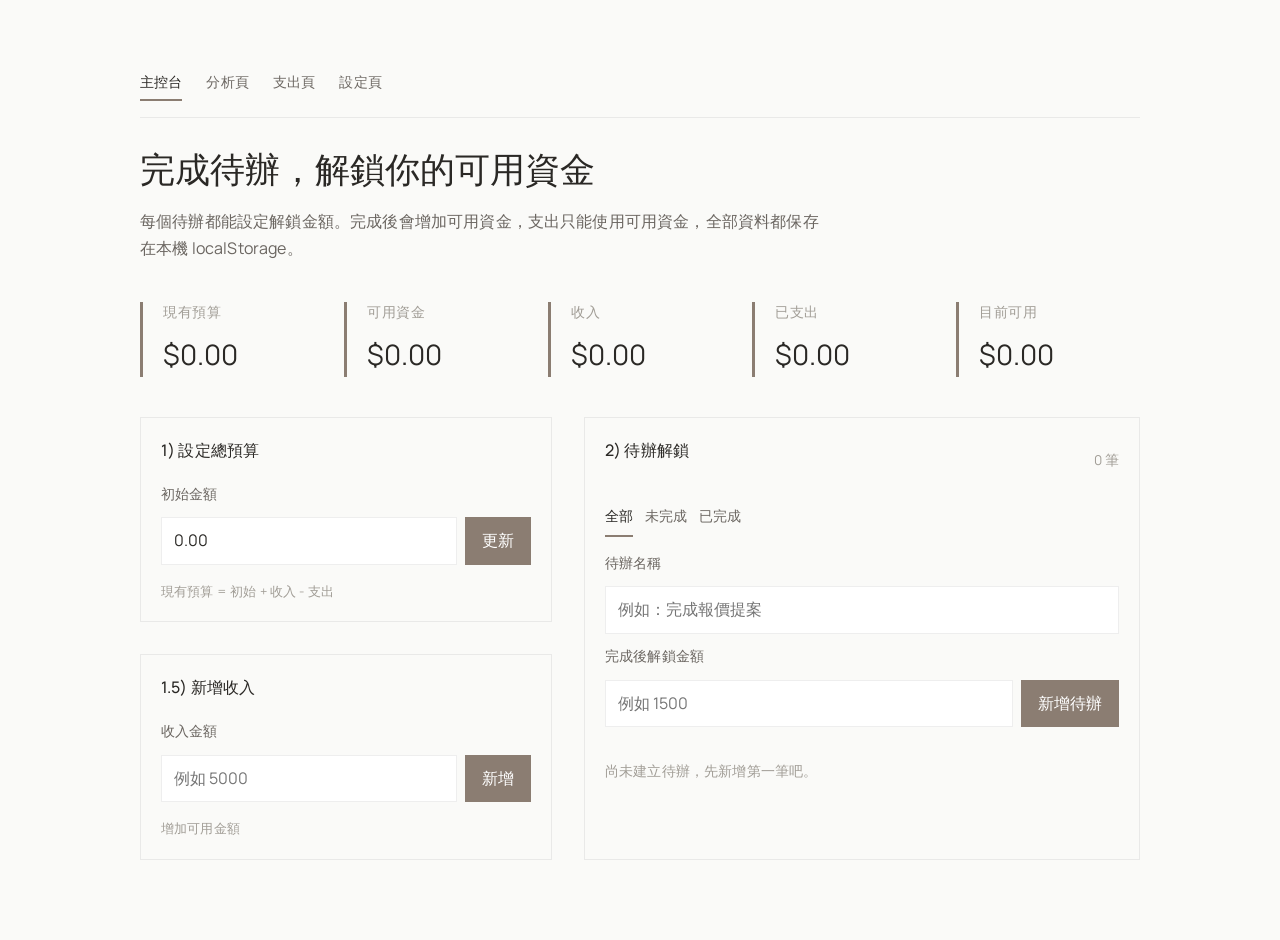
==== index.html @ 51105a26 "redesign: mobile-friendly main page layout and uniform sticky navbar Agent-Logs-Url: https://github." ====
<!DOCTYPE html>
<html lang="zh-Hant">
  <head>
    <meta charset="UTF-8" />
    <meta name="viewport" content="width=device-width, initial-scale=1.0" />
    <title>FundSprint | Expense + To-Do Unlock Tracker</title>
    <link rel="preconnect" href="https://fonts.googleapis.com" />
    <link rel="preconnect" href="https://fonts.gstatic.com" crossorigin />
    <link
      href="https://fonts.googleapis.com/css2?family=Bricolage+Grotesque:wght@500;700;800&family=Manrope:wght@400;500;700&display=swap"
      rel="stylesheet"
    />
    <link rel="stylesheet" href="style-new.css" />
    <script defer src="app.js"></script>
  </head>
  <body>
    <main class="layout">
      <nav class="top-nav" aria-label="頁面導覽">
        <a class="nav-link is-active" href="index.html">主控台</a>
        <a class="nav-link" href="analysis.html">分析頁</a>
        <a class="nav-link" href="expenses.html">支出頁</a>
        <a class="nav-link" href="settings.html">設定頁</a>
      </nav>

      <header class="hero reveal">
        <h1>完成待辦，解鎖你的可用資金</h1>
        <p class="hero-copy">
          每個待辦都能設定解鎖金額。完成後會增加可用資金，支出只能使用可用資金，全部資料都保存在本機 localStorage。
        </p>
      </header>

      <section class="summary reveal" aria-label="資金總覽">
        <article class="stat-card accent-a">
          <h2>現有預算</h2>
          <p id="budgetValue">NT$0.00</p>
          <small>已扣除支出</small>
        </article>

        <article class="stat-card accent-b">
          <h2>可用資金</h2>
          <p id="unlockedEverValue">NT$0.00</p>
          <small>完成過就保留</small>
        </article>

        <article class="stat-card accent-b">
          <h2>收入</h2>
          <p id="incomeValue">NT$0.00</p>
          <small>手動新增收入</small>
        </article>

        <article class="stat-card accent-c">
          <h2>已支出</h2>
          <p id="spentValue">NT$0.00</p>
          <small>已記錄支出合計</small>
        </article>

        <article class="stat-card accent-d">
          <h2>目前可用</h2>
          <p id="availableValue">NT$0.00</p>
          <small id="statusNote">可新增支出</small>
        </article>
      </section>


      <section class="workspace two-column reveal" aria-label="操作區">
        <article class="panel">
          <h2>1) 設定總預算</h2>
          <form id="budgetForm" class="stack-form" autocomplete="off">
            <label for="budgetInput">初始金額</label>
            <div class="inline-input">
              <input
                id="budgetInput"
                name="budget"
                type="number"
                inputmode="decimal"
                data-numpad="true"
                min="0"
                step="0.01"
                placeholder="例如 20000"
                required
              />
              <button type="submit">更新</button>
            </div>
            <p class="hint">現有預算 = 初始 + 收入 - 支出</p>
          </form>
        </article>

        <article class="panel">
          <h2>1.5) 新增收入</h2>
          <form id="incomeForm" class="stack-form" autocomplete="off">
            <label for="incomeInput">收入金額</label>
            <div class="inline-input">
              <input
                id="incomeInput"
                name="income"
                type="number"
                inputmode="decimal"
                data-numpad="true"
                min="0.01"
                step="0.01"
                placeholder="例如 5000"
                required
              />
              <button type="submit">新增</button>
            </div>
            <p class="hint">增加可用金額</p>
          </form>
        </article>

        <article class="panel">
          <div class="panel-head">
            <h2>2) 待辦解鎖</h2>
            <span id="todoCountBadge" class="badge">0 筆</span>
          </div>

          <div class="panel-tools" role="group" aria-label="待辦篩選">
            <button type="button" class="segment is-active" data-todo-filter="all" aria-pressed="true">全部</button>
            <button type="button" class="segment" data-todo-filter="pending" aria-pressed="false">未完成</button>
            <button type="button" class="segment" data-todo-filter="completed" aria-pressed="false">已完成</button>
          </div>

          <form id="todoForm" class="stack-form" autocomplete="off">
            <label for="todoTitleInput">待辦名稱</label>
            <input
              id="todoTitleInput"
              name="todoTitle"
              type="text"
              list="todoNameOptions"
              maxlength="80"
              placeholder="例如：完成報價提案"
              required
            />
            <datalist id="todoNameOptions"></datalist>

            <label for="todoUnlockInput">完成後解鎖金額</label>
            <div class="inline-input">
              <input
                id="todoUnlockInput"
                name="todoUnlock"
                type="number"
                inputmode="decimal"
                data-numpad="true"
                min="0.01"
                step="0.01"
                placeholder="例如 1500"
                required
              />
              <button type="submit">新增待辦</button>
            </div>
          </form>

          <ul id="todoList" class="item-list" aria-live="polite"></ul>
          <p id="todoEmpty" class="empty">尚未建立待辦，先新增第一筆吧。</p>
        </article>

      </section>

      <div id="messageBar" class="message" role="status" aria-live="polite"></div>
    
      <dialog id="confirmModal" class="modal">
        <div class="modal-content">
          <div class="modal-icon">⚠️</div>
          <h3 id="confirmTitle">確認操作</h3>
          <p id="confirmMessage">您確定要執行此操作嗎？</p>
          <div class="modal-actions">
            <button id="confirmCancel" type="button" class="ghost-button">取消</button>
            <button id="confirmOk" type="button" class="danger">確定</button>
          </div>
        </div>
      </dialog>
    </main>
  </body>
</html>
---- style-new.css ----
:root {
  --font-body: "Manrope", "Segoe UI", sans-serif;
  --bg-1: #fafaf8;
  --bg-2: #f5f3f0;
  --ink: #2a2825;
  --ink-soft: #6b6661;
  --ink-lighter: #a19d96;
  --line: rgba(42, 40, 37, 0.08);
  --accent: #8b7d72;
  --accent-light: #c4bdb2;
  --danger: #8b4513;
  --shadow: 0 2px 8px rgba(0, 0, 0, 0.04);
}

* {
  box-sizing: border-box;
}

html,
body {
  margin: 0;
  padding: 0;
  min-height: 100%;
}

body {
  font-family: var(--font-body);
  color: var(--ink);
  background: var(--bg-1);
  line-height: 1.6;
  overflow-x: hidden;
  letter-spacing: 0.01em;
}

.bg-shape {
  display: none;
}

.layout {
  width: min(1000px, 92vw);
  margin: 0 auto;
  padding: 48px 0 80px;
}

.reveal {
  opacity: 1;
  transform: translateY(0);
}

.eyebrow {
  display: none;
}

.hero {
  margin-top: 28px;
}

.hero h1 {
  margin: 0 0 16px;
  font-family: var(--font-body);
  font-size: clamp(1.6rem, 3.2vw, 2.2rem);
  line-height: 1.3;
  font-weight: 400;
  letter-spacing: 0;
}

.hero-copy {
  margin: 0;
  color: var(--ink-soft);
  max-width: 680px;
  font-size: 1rem;
  font-weight: 400;
  line-height: 1.7;
}

/* Navigation */
.top-nav {
  display: flex;
  gap: 24px;
  flex-wrap: wrap;
  border-bottom: 1px solid var(--line);
  padding: 16px 0;
  margin-bottom: 4px;
  position: sticky;
  top: 0;
  background: var(--bg-1);
  z-index: 10;
}

.nav-link {
  display: inline-block;
  text-decoration: none;
  padding: 6px 0;
  border-radius: 0;
  color: var(--ink-soft);
  background: transparent;
  border: none;
  border-bottom: 2px solid transparent;
  font-size: 0.9rem;
  font-weight: 400;
  transition: all 0.3s ease;
  -webkit-tap-highlight-color: transparent;
}

.nav-link:hover {
  color: var(--ink);
  border-bottom-color: var(--accent-light);
}

.nav-link.is-active {
  color: var(--ink);
  border-bottom-color: var(--accent);
}

/* Command bar */
.command-bar {
  margin-top: 32px;
  display: flex;
  align-items: center;
  flex-wrap: wrap;
  gap: 12px;
  padding: 0 0 20px 0;
  border-bottom: 1px solid var(--line);
}

button.chip-button {
  border-radius: 4px;
  padding: 8px 14px;
  background: transparent;
  color: var(--ink-soft);
  border: 1px solid var(--line);
  font-size: 0.9rem;
  font-weight: 400;
  transition: all 0.3s ease;
  cursor: pointer;
}

button.chip-button:hover {
  background: var(--accent-light);
  color: var(--ink);
  border-color: var(--accent);
}

button.chip-button.secondary {
  background: transparent;
  color: var(--ink-soft);
  border: 1px solid var(--line);
}

button.chip-button.secondary:hover {
  background: var(--accent-light);
  border-color: var(--accent);
}

.command-tip {
  margin: 0 0 0 auto;
  font-size: 0.85rem;
  color: var(--ink-lighter);
  font-weight: 400;
}

.chip-link {
  text-decoration: none;
  border-radius: 0;
  padding: 8px 0;
  font-size: 0.9rem;
  font-weight: 400;
  color: var(--ink-soft);
  background: transparent;
  border: none;
  border-bottom: 1px solid var(--accent-light);
  transition: all 0.3s ease;
}

.chip-link:hover {
  color: var(--ink);
  border-bottom-color: var(--accent);
}

/* Summary cards */
.summary {
  margin-top: 40px;
  display: grid;
  grid-template-columns: repeat(5, minmax(0, 1fr));
  gap: 20px;
}

.stat-card {
  background: transparent;
  border: none;
  border-left: 3px solid var(--accent);
  border-radius: 0;
  padding: 0 0 0 20px;
  box-shadow: none;
}

.stat-card h2 {
  margin: 0 0 8px;
  font-size: 0.85rem;
  color: var(--ink-lighter);
  font-weight: 400;
  letter-spacing: 0.05em;
  text-transform: uppercase;
}

.stat-card p {
  margin: 0;
  font-family: var(--font-body);
  font-size: clamp(1.4rem, 2.2vw, 1.8rem);
  letter-spacing: 0;
  font-weight: 400;
  color: var(--ink);
}

.stat-card small {
  display: none;
}

#availableValue.is-negative {
  color: var(--danger);
  font-weight: 500;
}

/* Meters */
.meter-row {
  margin-top: 40px;
  display: grid;
  gap: 32px;
  grid-template-columns: repeat(2, minmax(0, 1fr));
}

.meter {
  background: transparent;
  border: none;
  border-radius: 0;
  padding: 0;
  box-shadow: none;
}

.meter-head {
  display: flex;
  justify-content: space-between;
  align-items: baseline;
  gap: 8px;
  margin-bottom: 16px;
}

.meter-head h3 {
  margin: 0;
  font-size: 0.9rem;
  font-weight: 400;
  color: var(--ink);
}

.meter-head span {
  color: var(--ink-soft);
  font-weight: 400;
  font-size: 0.9rem;
}

.meter-track {
  height: 3px;
  border-radius: 2px;
  overflow: hidden;
  background: var(--line);
}

.meter-fill {
  height: 100%;
  width: 0;
  border-radius: 2px;
  background: var(--accent);
  transition: width 0.6s ease;
}

.meter-fill.warning {
  background: var(--danger);
}

/* Insights */
.insight {
  margin-top: 40px;
  display: grid;
  grid-template-columns: 1fr;
  gap: 24px;
}

.insight-card {
  background: transparent;
  border: none;
  border-radius: 0;
  padding: 16px 0;
  border-top: 1px solid var(--line);
  box-shadow: none;
}

.insight-card h3 {
  margin: 0 0 8px;
  font-family: var(--font-body);
  font-size: 0.9rem;
  letter-spacing: 0;
  color: var(--ink-lighter);
  font-weight: 400;
  text-transform: uppercase;
}

.insight-card p {
  margin: 0;
  font-size: 1rem;
  font-weight: 400;
  color: var(--ink);
  line-height: 1.7;
}

/* Workspace */
.workspace {
  margin-top: 40px;
  display: grid;
  grid-template-columns: 1fr 1.2fr 1.2fr;
  gap: 32px;
}

.workspace.two-column {
  grid-template-columns: 1fr 1.35fr;
  grid-template-rows: auto 1fr;
  align-items: start;
}

.workspace.two-column .panel:nth-child(1) {
  grid-column: 1;
  grid-row: 1;
}

.workspace.two-column .panel:nth-child(2) {
  grid-column: 1;
  grid-row: 2;
}

.workspace.two-column .panel:nth-child(3) {
  grid-column: 2;
  grid-row: 1 / span 2;
}

.workspace.two-column .panel {
  min-height: 100%;
}

.workspace.single-column {
  grid-template-columns: minmax(0, 1fr);
}

.page-links {
  margin-top: 40px;
  display: grid;
  grid-template-columns: repeat(2, minmax(0, 1fr));
  gap: 24px;
}

.page-card {
  display: block;
  text-decoration: none;
  color: inherit;
  background: transparent;
  border: 1px solid var(--line);
  border-radius: 0;
  padding: 16px;
  box-shadow: none;
  transition: all 0.3s ease;
}

.page-card h3 {
  margin: 0;
  font-family: var(--font-body);
  font-size: 1rem;
  font-weight: 500;
}

.page-card p {
  margin: 8px 0 0;
  color: var(--ink-soft);
  font-size: 0.9rem;
  font-weight: 400;
}

.page-card:hover {
  border-color: var(--accent);
  background: var(--bg-2);
}

.settings-shell {
  margin-top: 40px;
  display: grid;
  grid-template-columns: repeat(2, minmax(0, 1fr));
  gap: 24px;
}

.tips-list {
  margin: 10px 0 0;
  padding-left: 18px;
  color: var(--ink-soft);
  font-size: 0.88rem;
  line-height: 1.7;
}

.tips-list li + li {
  margin-top: 6px;
}

/* Panels */
.panel {
  background: transparent;
  border: 1px solid var(--line);
  border-radius: 0;
  padding: 20px;
  box-shadow: none;
}

.panel h2 {
  margin: 0 0 20px;
  font-family: var(--font-body);
  font-size: 1rem;
  font-weight: 500;
}

.panel-head {
  display: flex;
  justify-content: space-between;
  align-items: center;
  gap: 8px;
  margin-bottom: 12px;
}

.panel-tools {
  display: flex;
  gap: 12px;
  flex-wrap: wrap;
  margin: 0 0 16px 0;
}

.tool-select-wrap {
  min-width: 130px;
  margin-left: auto;
}

button.segment {
  border-radius: 0;
  padding: 8px 0;
  font-size: 0.9rem;
  font-weight: 400;
  background: transparent;
  color: var(--ink-soft);
  border: none;
  border-bottom: 2px solid transparent;
  transition: all 0.3s ease;
  cursor: pointer;
}

button.segment:hover {
  color: var(--ink);
  border-bottom-color: var(--accent-light);
}

button.segment.is-active {
  color: var(--ink);
  border-bottom-color: var(--accent);
}

.badge {
  display: inline-flex;
  align-items: center;
  justify-content: center;
  padding: 0;
  color: var(--ink-lighter);
  font-size: 0.85rem;
  font-weight: 400;
}

/* Forms */
.stack-form {
  display: grid;
  gap: 12px;
}

.stack-form label {
  font-size: 0.85rem;
  font-weight: 400;
  color: var(--ink-soft);
}

input,
select,
button {
  font: inherit;
}

input,
select {
  width: 100%;
  padding: 10px 12px;
  border-radius: 0;
  border: 1px solid var(--line);
  background: white;
  color: var(--ink);
  font-weight: 400;
  transition: all 0.3s ease;
}

input:focus-visible,
select:focus-visible,
button:focus-visible {
  outline: 2px solid var(--accent);
  outline-offset: 2px;
}

.inline-input {
  display: flex;
  gap: 8px;
}

.inline-input input {
  flex: 1;
}

button {
  border: 1px solid var(--accent);
  border-radius: 0;
  padding: 10px 16px;
  background: var(--accent);
  color: white;
  font-weight: 400;
  cursor: pointer;
  transition: all 0.3s ease;
  white-space: nowrap;
  touch-action: manipulation;
  -webkit-tap-highlight-color: transparent;
}

button:hover {
  background: #6b5d52;
  border-color: #6b5d52;
}

button:disabled {
  cursor: not-allowed;
  opacity: 0.6;
  filter: saturate(0.6);
}

.hint {
  margin: 4px 0 0;
  color: var(--ink-lighter);
  font-size: 0.8rem;
  font-weight: 400;
}

.hint.is-blocked {
  color: var(--danger);
  font-weight: 500;
}

/* Item list */
.item-list {
  margin: 16px 0 0;
  padding: 0;
  list-style: none;
  display: grid;
  gap: 8px;
}

.item {
  border: 1px solid var(--line);
  border-radius: 0;
  padding: 14px;
  background: transparent;
  display: flex;
  justify-content: space-between;
  align-items: flex-start;
  gap: 12px;
  transition: all 0.3s ease;
}

.item:hover {
  background: var(--bg-2);
  border-color: var(--accent-light);
}

.item-main {
  min-width: 0;
  flex: 1;
}

.item-title {
  margin: 0;
  font-weight: 400;
  word-break: break-word;
  color: var(--ink);
}

.item-meta {
  margin: 6px 0 0;
  font-size: 0.85rem;
  color: var(--ink-lighter);
  font-weight: 400;
}

.category-tag {
  display: inline-block;
  margin-right: 6px;
  padding: 3px 8px;
  border-radius: 2px;
  font-size: 0.75rem;
  font-weight: 400;
  color: var(--ink-lighter);
  background: var(--bg-2);
  border: 1px solid var(--line);
}

.item.is-done {
  border-color: var(--line);
  background: var(--bg-2);
  opacity: 0.7;
}

.item-actions {
  display: flex;
  gap: 8px;
  flex-shrink: 0;
}

.item-actions button {
  padding: 7px 12px;
  font-size: 0.8rem;
  border-radius: 0;
}

.item-actions .muted {
  background: var(--accent-light);
  border-color: var(--accent-light);
}

.item-actions .danger {
  background: var(--danger);
  border-color: var(--danger);
}

.empty {
  margin: 16px 0 0;
  font-size: 0.9rem;
  color: var(--ink-lighter);
  font-weight: 400;
}

/* Safety section */
.safety {
  margin-top: 40px;
  display: flex;
  justify-content: space-between;
  align-items: center;
  gap: 16px;
  background: transparent;
  border: 1px dashed var(--ink-lighter);
  border-radius: 0;
  padding: 16px;
  box-shadow: none;
}

.safety p {
  margin: 0;
  color: var(--ink-soft);
  font-size: 0.9rem;
  font-weight: 400;
}

.safety-actions {
  display: flex;
  align-items: center;
  gap: 8px;
  flex-wrap: wrap;
}

.ghost-button {
  background: transparent;
  border: 1px solid var(--line);
  color: var(--ink-soft);
  cursor: pointer;
  transition: all 0.3s ease;
}

.ghost-button:hover {
  background: var(--bg-2);
  border-color: var(--accent);
  color: var(--ink);
}

.ghost-button.neutral {
  border-color: var(--line);
  color: var(--ink-soft);
}

.ghost-button.neutral:hover {
  background: var(--bg-2);
  color: var(--ink);
}

#resetButton {
  border-color: var(--danger);
  background: var(--danger);
  color: white;
}

#resetButton:hover {
  background: #6b3410;
  border-color: #6b3410;
}

.danger {
  background: var(--danger);
  border-color: var(--danger);
  color: white;
}

.sr-only {
  position: absolute;
  width: 1px;
  height: 1px;
  padding: 0;
  margin: -1px;
  overflow: hidden;
  clip: rect(0, 0, 0, 0);
  border: 0;
}

/* Messages */
.message {
  position: fixed;
  right: 20px;
  bottom: 20px;
  max-width: min(380px, 88vw);
  background: var(--ink);
  color: var(--bg-1);
  border-radius: 0;
  padding: 12px 16px;
  border: 1px solid var(--accent);
  box-shadow: 0 4px 12px rgba(0, 0, 0, 0.12);
  opacity: 0;
  transform: translateY(10px);
  pointer-events: none;
  transition: opacity 0.3s ease, transform 0.3s ease;
  font-size: 0.9rem;
  font-weight: 400;
}

.message[data-tone="success"] {
  border-color: var(--accent);
}

.message[data-tone="warn"] {
  border-color: var(--danger);
}

.message[data-tone="error"] {
  border-color: var(--danger);
}

.message.show {
  opacity: 1;
  transform: translateY(0);
}

/* Number pad */
.number-pad {
  display: none;
}

@media (max-width: 1040px) {
  .command-tip {
    margin: 0;
    width: 100%;
  }

  .chip-link {
    width: 100%;
    text-align: center;
  }

  .tool-select-wrap {
    margin-left: 0;
  }

  .summary {
    grid-template-columns: repeat(3, minmax(0, 1fr));
  }

  .insight {
    grid-template-columns: 1fr;
  }

  .page-links {
    grid-template-columns: 1fr;
  }

  .settings-shell {
    grid-template-columns: 1fr;
  }

  .workspace {
    grid-template-columns: 1fr;
  }

  .workspace.two-column {
    grid-template-columns: 1fr;
    grid-template-rows: auto;
  }

  .workspace.two-column .panel:nth-child(1),
  .workspace.two-column .panel:nth-child(2),
  .workspace.two-column .panel:nth-child(3) {
    grid-column: 1;
    grid-row: auto;
  }

  .top-nav {
    gap: 16px;
  }
}

@media (max-width: 720px) {
  .layout {
    width: 96vw;
    padding-top: 20px;
    /* 60px = approx bottom nav bar height; extra space keeps content clear of the bar */
    padding-bottom: calc(60px + env(safe-area-inset-bottom, 0px));
  }

  body.number-pad-open .layout {
    /* 380px = 60px (nav bar) + ~320px (number pad sheet) */
    padding-bottom: calc(380px + env(safe-area-inset-bottom, 0px));
  }

  .hero {
    margin-top: 8px;
  }

  .hero h1 {
    font-size: clamp(1.4rem, 6vw, 1.8rem);
  }

  .hero-copy {
    font-size: 0.95rem;
  }

  .top-nav {
    position: fixed;
    bottom: 0;
    left: 0;
    right: 0;
    z-index: 50;
    margin: 0;
    background: var(--bg-1);
    border-top: 1px solid var(--line);
    border-bottom: none;
    padding: 0 4px env(safe-area-inset-bottom, 0px);
    gap: 0;
  }

  .nav-link {
    flex: 1;
    text-align: center;
    padding: 10px 4px;
    font-size: 0.8rem;
    border-bottom: none;
    border-top: 2px solid transparent;
  }

  .nav-link.is-active {
    border-top-color: var(--accent);
    border-bottom-color: transparent;
  }

  .meter-row {
    grid-template-columns: 1fr;
  }

  .command-bar {
    gap: 8px;
    flex-direction: column;
  }

  button.chip-button {
    flex: 1;
    text-align: center;
  }

  .summary {
    grid-template-columns: repeat(2, minmax(0, 1fr));
    gap: 16px;
  }

  .stat-card {
    padding-left: 16px;
  }

  input,
  select,
  button {
    min-height: 44px;
  }

  .panel {
    padding: 16px;
  }

  .panel-tools {
    gap: 8px;
  }

  .inline-input {
    flex-direction: column;
  }

  .item {
    flex-direction: column;
    align-items: stretch;
  }

  .item-actions {
    justify-content: flex-end;
    flex-direction: row;
  }

  .safety {
    flex-direction: column;
    align-items: flex-start;
  }

  .safety-actions {
    width: 100%;
  }

  .summary .stat-card:last-child {
    grid-column: 1 / -1;
  }

  .message {
    /* stay above the fixed bottom nav bar */
    bottom: calc(72px + env(safe-area-inset-bottom, 0px));
  }

  body.number-pad-open .message {
    /* stay above bottom nav bar (~60px) and open number pad (~300px) */
    bottom: calc(360px + env(safe-area-inset-bottom, 0px));
  }
}

@media (max-width: 900px) {
  .number-pad {
    display: block;
    position: fixed;
    z-index: 60;
    left: 0;
    right: 0;
    bottom: 0;
    pointer-events: none;
    transform: translateY(105%);
    transition: transform 0.22s ease;
  }

  .number-pad.show {
    transform: translateY(0);
    pointer-events: auto;
  }

  .number-pad__sheet {
    margin: 0 8px 8px;
    border-radius: 0;
    background: white;
    border: 1px solid var(--line);
    box-shadow: 0 -4px 16px rgba(0, 0, 0, 0.08);
    padding: 12px;
    padding-bottom: calc(12px + env(safe-area-inset-bottom, 0px));
  }

  .number-pad__header {
    display: flex;
    justify-content: space-between;
    align-items: baseline;
    margin-bottom: 12px;
  }

  .number-pad__title {
    font-size: 0.85rem;
    color: var(--ink-lighter);
    font-weight: 400;
  }

  .number-pad__target {
    font-size: 0.85rem;
    color: var(--accent);
    font-weight: 400;
  }

  .number-pad__keys {
    display: grid;
    grid-template-columns: repeat(3, minmax(0, 1fr));
    gap: 8px;
  }

  button.number-pad__key {
    min-height: 48px;
    border-radius: 0;
    border: 1px solid var(--line);
    background: transparent;
    color: var(--ink);
    font-size: 1.1rem;
    font-weight: 400;
    padding: 10px;
    transition: all 0.2s ease;
    cursor: pointer;
  }

  button.number-pad__key:active {
    background: var(--bg-2);
    border-color: var(--accent-light);
  }

  button.number-pad__key.action {
    font-size: 0.75rem;
    background: transparent;
    color: var(--ink-lighter);
  }

  button.number-pad__key.action:active {
    color: var(--ink);
    background: var(--bg-2);
  }

  .number-pad__footer {
    display: grid;
    grid-template-columns: 1fr 1.3fr;
    gap: 8px;
    margin-top: 8px;
  }

  button.number-pad__key.done {
    background: var(--accent);
    color: white;
    border: 1px solid var(--accent);
    font-size: 0.9rem;
  }

  button.number-pad__key.done:active {
    background: #6b5d52;
    border-color: #6b5d52;
  }

  body.number-pad-open .message {
    bottom: 280px;
  }
}

@media (max-width: 720px) {
  /* push number pad above the fixed bottom nav bar */
  .number-pad {
    bottom: calc(52px + env(safe-area-inset-bottom, 0px));
  }
}

@media (max-width: 480px) {
  .hero-copy {
    display: none;
  }

  .stat-card p {
    font-size: clamp(1.2rem, 5.5vw, 1.5rem);
  }
}

/* Modal */
.modal {
  border: none;
  border-radius: 0;
  padding: 0;
  background: transparent;
  backdrop-filter: none;
}

.modal::backdrop {
  background: rgba(0, 0, 0, 0.3);
  backdrop-filter: none;
}

.modal-content {
  background: white;
  width: min(90vw, 440px);
  padding: 32px;
  border-radius: 0;
  box-shadow: 0 8px 32px rgba(0, 0, 0, 0.15);
  text-align: center;
  border: 1px solid var(--line);
}

.modal-icon {
  font-size: 32px;
  margin-bottom: 16px;
}

.modal-content h3 {
  margin: 0 0 12px 0;
  font-family: var(--font-body);
  color: var(--ink);
  font-size: 1.2rem;
  font-weight: 500;
}

.modal-content p {
  margin: 0 0 28px 0;
  color: var(--ink-soft);
  font-size: 0.95rem;
  font-weight: 400;
  line-height: 1.7;
}

.modal-actions {
  display: flex;
  gap: 12px;
  justify-content: center;
}

.modal-actions button {
  flex: 1;
}
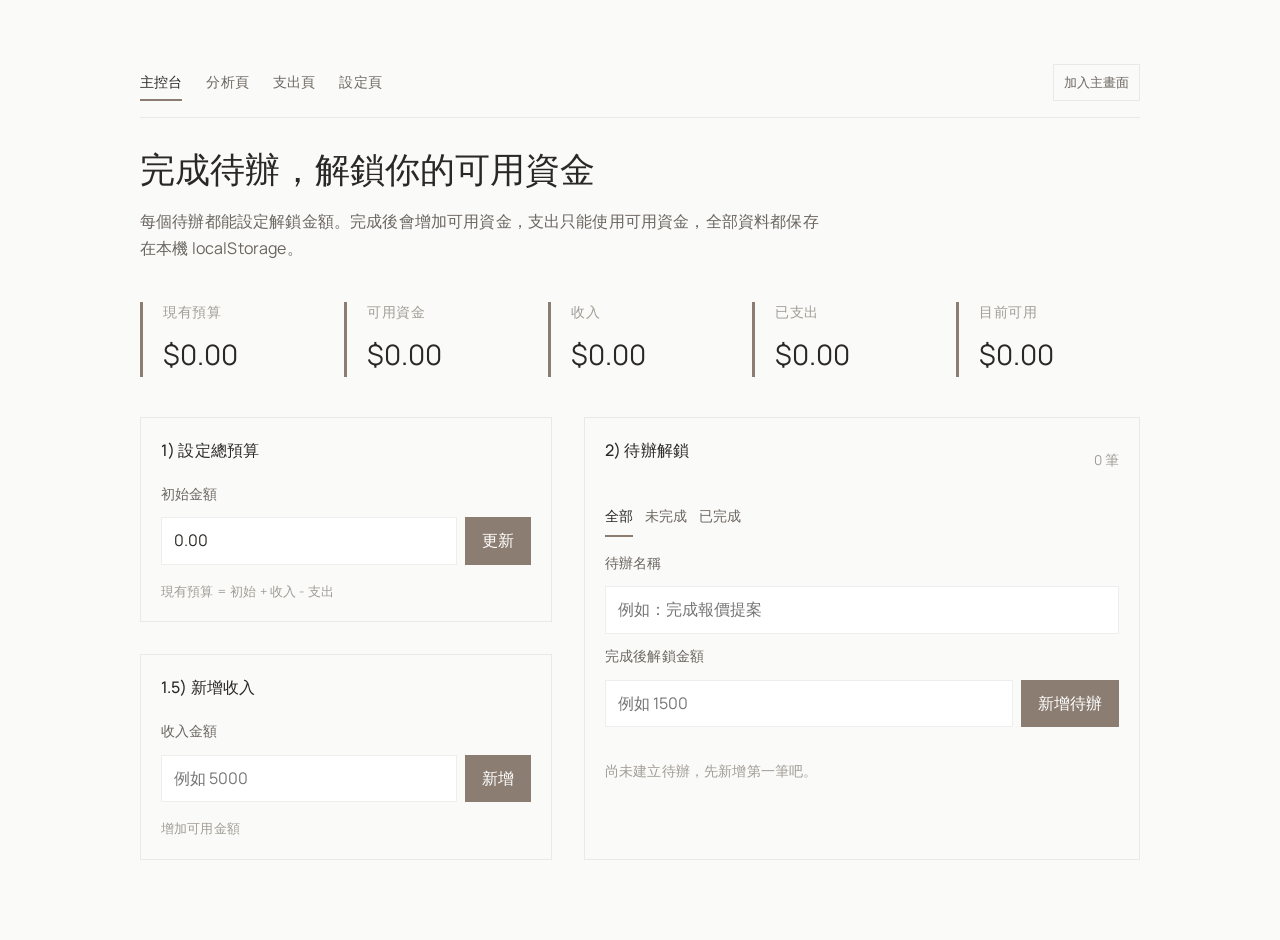
==== commit 8eeffed0: "Fix navbar duplication, overdraft behavior, numpad dot input, and add home-screen install button Age" ====
--- a/index.html
+++ b/index.html
@@ -20,6 +20,7 @@
         <a class="nav-link" href="analysis.html">分析頁</a>
         <a class="nav-link" href="expenses.html">支出頁</a>
         <a class="nav-link" href="settings.html">設定頁</a>
+        <button type="button" class="nav-install" id="installAppButton">加入主畫面</button>
       </nav>
 
       <header class="hero reveal">
@@ -39,7 +40,7 @@
         <article class="stat-card accent-b">
           <h2>可用資金</h2>
           <p id="unlockedEverValue">NT$0.00</p>
-          <small>完成過就保留</small>
+          <small>已扣除支出（同目前可用）</small>
         </article>
 
         <article class="stat-card accent-b">
@@ -71,7 +72,7 @@
               <input
                 id="budgetInput"
                 name="budget"
-                type="number"
+                type="text"
                 inputmode="decimal"
                 data-numpad="true"
                 min="0"
@@ -93,7 +94,7 @@
               <input
                 id="incomeInput"
                 name="income"
-                type="number"
+                type="text"
                 inputmode="decimal"
                 data-numpad="true"
                 min="0.01"
@@ -137,7 +138,7 @@
               <input
                 id="todoUnlockInput"
                 name="todoUnlock"
-                type="number"
+                type="text"
                 inputmode="decimal"
                 data-numpad="true"
                 min="0.01"
--- a/style-new.css
+++ b/style-new.css
@@ -112,6 +112,23 @@
   border-bottom-color: var(--accent);
 }
 
+.nav-install {
+  margin-left: auto;
+  border: 1px solid var(--line);
+  border-radius: 0;
+  background: transparent;
+  color: var(--ink-soft);
+  padding: 6px 10px;
+  font-size: 0.82rem;
+  min-height: auto;
+}
+
+.nav-install:hover {
+  background: var(--bg-2);
+  border-color: var(--accent);
+  color: var(--ink);
+}
+
 /* Command bar */
 .command-bar {
   margin-top: 32px;
@@ -788,7 +805,11 @@
   }
 
   .summary {
-    grid-template-columns: repeat(3, minmax(0, 1fr));
+    grid-template-columns: repeat(2, minmax(0, 1fr));
+  }
+
+  .summary .stat-card:last-child {
+    grid-column: 1 / -1;
   }
 
   .insight {
@@ -822,19 +843,23 @@
   .top-nav {
     gap: 16px;
   }
+
+  .nav-install {
+    margin-left: 0;
+  }
 }
 
 @media (max-width: 720px) {
   .layout {
     width: 96vw;
-    padding-top: 20px;
-    /* 60px = approx bottom nav bar height; extra space keeps content clear of the bar */
-    padding-bottom: calc(60px + env(safe-area-inset-bottom, 0px));
+    /* keep content clear of fixed top nav on phones */
+    padding-top: calc(72px + env(safe-area-inset-top, 0px));
+    padding-bottom: 28px;
   }
 
   body.number-pad-open .layout {
-    /* 380px = 60px (nav bar) + ~320px (number pad sheet) */
-    padding-bottom: calc(380px + env(safe-area-inset-bottom, 0px));
+    /* keep focused fields visible above the number pad */
+    padding-bottom: calc(320px + env(safe-area-inset-bottom, 0px));
   }
 
   .hero {
@@ -851,16 +876,17 @@
 
   .top-nav {
     position: fixed;
-    bottom: 0;
+    top: 0;
     left: 0;
     right: 0;
     z-index: 50;
     margin: 0;
     background: var(--bg-1);
-    border-top: 1px solid var(--line);
-    border-bottom: none;
-    padding: 0 4px env(safe-area-inset-bottom, 0px);
+    border-bottom: 1px solid var(--line);
+    border-top: none;
+    padding: env(safe-area-inset-top, 0px) 4px 0;
     gap: 0;
+    flex-wrap: nowrap;
   }
 
   .nav-link {
@@ -868,13 +894,22 @@
     text-align: center;
     padding: 10px 4px;
     font-size: 0.8rem;
-    border-bottom: none;
-    border-top: 2px solid transparent;
+    border-top: none;
+    border-bottom: 2px solid transparent;
   }
 
   .nav-link.is-active {
-    border-top-color: var(--accent);
-    border-bottom-color: transparent;
+    border-bottom-color: var(--accent);
+  }
+
+  .nav-install {
+    flex: 1;
+    text-align: center;
+    border: none;
+    border-bottom: 2px solid transparent;
+    padding: 10px 4px;
+    font-size: 0.75rem;
+    min-height: 44px;
   }
 
   .meter-row {
@@ -937,18 +972,12 @@
     width: 100%;
   }
 
-  .summary .stat-card:last-child {
-    grid-column: 1 / -1;
-  }
-
   .message {
-    /* stay above the fixed bottom nav bar */
-    bottom: calc(72px + env(safe-area-inset-bottom, 0px));
+    bottom: calc(20px + env(safe-area-inset-bottom, 0px));
   }
 
   body.number-pad-open .message {
-    /* stay above bottom nav bar (~60px) and open number pad (~300px) */
-    bottom: calc(360px + env(safe-area-inset-bottom, 0px));
+    bottom: calc(312px + env(safe-area-inset-bottom, 0px));
   }
 }
 
@@ -1059,13 +1088,16 @@
 }
 
 @media (max-width: 720px) {
-  /* push number pad above the fixed bottom nav bar */
   .number-pad {
-    bottom: calc(52px + env(safe-area-inset-bottom, 0px));
+    bottom: 0;
   }
 }
 
 @media (max-width: 480px) {
+  .summary {
+    grid-template-columns: 1fr;
+  }
+
   .hero-copy {
     display: none;
   }
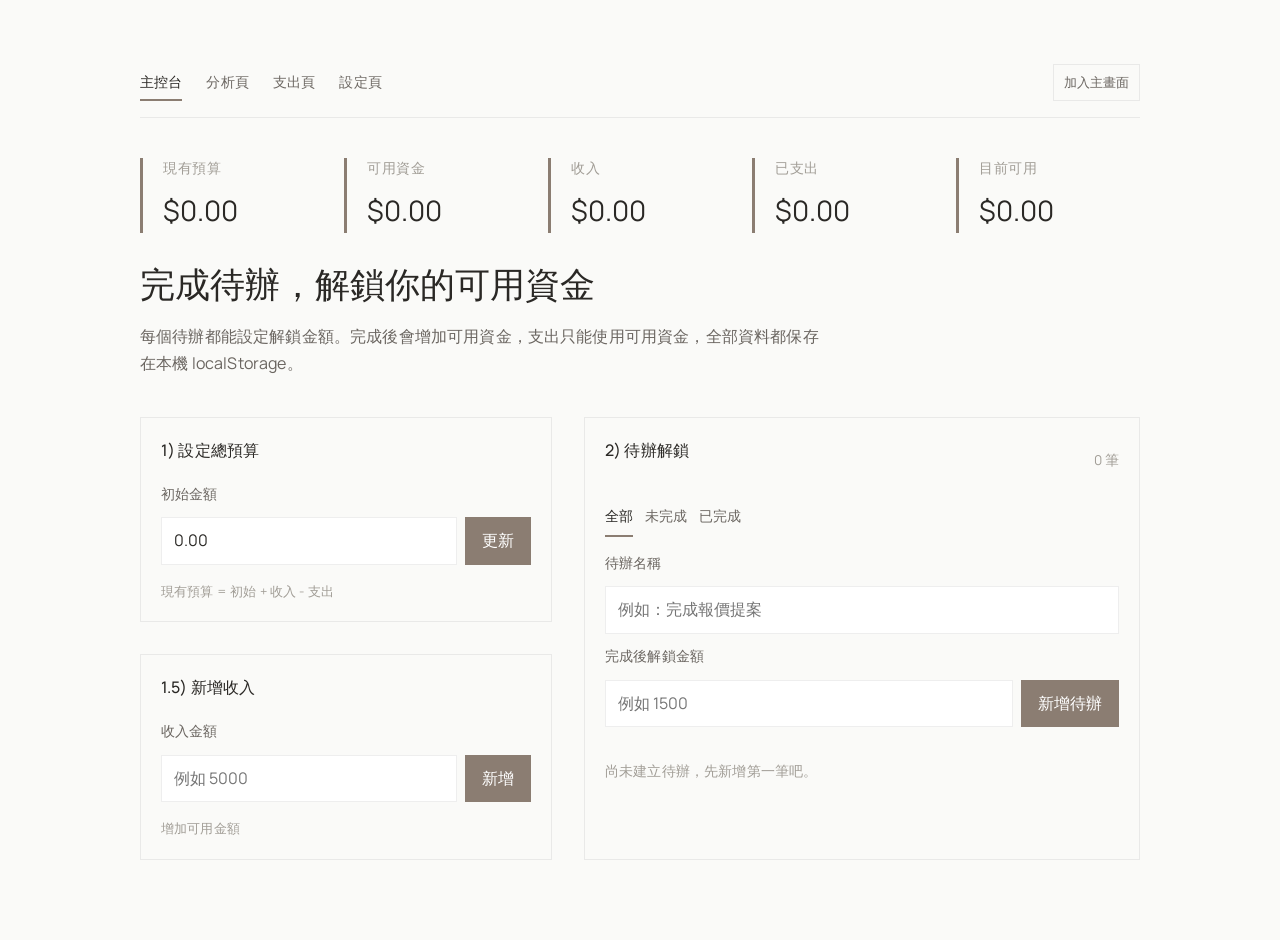
==== commit 9e0083b6: "Changes before error encountered Agent-Logs-Url: https://github.com/Hufung/moneyworker/sessions/ee60" ====
--- a/index.html
+++ b/index.html
@@ -16,20 +16,14 @@
   <body>
     <main class="layout">
       <nav class="top-nav" aria-label="頁面導覽">
-        <a class="nav-link is-active" href="index.html">主控台</a>
-        <a class="nav-link" href="analysis.html">分析頁</a>
-        <a class="nav-link" href="expenses.html">支出頁</a>
-        <a class="nav-link" href="settings.html">設定頁</a>
+        <a class="nav-link is-active" href="#" data-page="dashboard">主控台</a>
+        <a class="nav-link" href="#" data-page="analysis">分析頁</a>
+        <a class="nav-link" href="#" data-page="expenses">支出頁</a>
+        <a class="nav-link" href="#" data-page="settings">設定頁</a>
         <button type="button" class="nav-install" id="installAppButton">加入主畫面</button>
       </nav>
 
-      <header class="hero reveal">
-        <h1>完成待辦，解鎖你的可用資金</h1>
-        <p class="hero-copy">
-          每個待辦都能設定解鎖金額。完成後會增加可用資金，支出只能使用可用資金，全部資料都保存在本機 localStorage。
-        </p>
-      </header>
-
+      <!-- Shared summary (always visible) -->
       <section class="summary reveal" aria-label="資金總覽">
         <article class="stat-card accent-a">
           <h2>現有預算</h2>
@@ -39,7 +33,7 @@
 
         <article class="stat-card accent-b">
           <h2>可用資金</h2>
-          <p id="unlockedEverValue">NT$0.00</p>
+          <p id="availableFundsValue">NT$0.00</p>
           <small>已扣除支出（同目前可用）</small>
         </article>
 
@@ -62,102 +56,314 @@
         </article>
       </section>
 
-
-      <section class="workspace two-column reveal" aria-label="操作區">
-        <article class="panel">
-          <h2>1) 設定總預算</h2>
-          <form id="budgetForm" class="stack-form" autocomplete="off">
-            <label for="budgetInput">初始金額</label>
-            <div class="inline-input">
+      <!-- Page: Dashboard -->
+      <div id="page-dashboard" class="page-content">
+        <header class="hero reveal">
+          <h1>完成待辦，解鎖你的可用資金</h1>
+          <p class="hero-copy">
+            每個待辦都能設定解鎖金額。完成後會增加可用資金，支出只能使用可用資金，全部資料都保存在本機 localStorage。
+          </p>
+        </header>
+
+        <section class="workspace two-column reveal" aria-label="操作區">
+          <article class="panel">
+            <h2>1) 設定總預算</h2>
+            <form id="budgetForm" class="stack-form" autocomplete="off">
+              <label for="budgetInput">初始金額</label>
+              <div class="inline-input">
+                <input
+                  id="budgetInput"
+                  name="budget"
+                  type="text"
+                  inputmode="decimal"
+                  data-numpad="true"
+                  min="0"
+                  step="0.01"
+                  placeholder="例如 20000"
+                  required
+                />
+                <button type="submit">更新</button>
+              </div>
+              <p class="hint">現有預算 = 初始 + 收入 - 支出</p>
+            </form>
+          </article>
+
+          <article class="panel">
+            <h2>1.5) 新增收入</h2>
+            <form id="incomeForm" class="stack-form" autocomplete="off">
+              <label for="incomeInput">收入金額</label>
+              <div class="inline-input">
+                <input
+                  id="incomeInput"
+                  name="income"
+                  type="text"
+                  inputmode="decimal"
+                  data-numpad="true"
+                  min="0.01"
+                  step="0.01"
+                  placeholder="例如 5000"
+                  required
+                />
+                <button type="submit">新增</button>
+              </div>
+              <p class="hint">增加可用金額</p>
+            </form>
+          </article>
+
+          <article class="panel">
+            <div class="panel-head">
+              <h2>2) 待辦解鎖</h2>
+              <span id="todoCountBadge" class="badge">0 筆</span>
+            </div>
+
+            <div class="panel-tools" role="group" aria-label="待辦篩選">
+              <button type="button" class="segment is-active" data-todo-filter="all" aria-pressed="true">全部</button>
+              <button type="button" class="segment" data-todo-filter="pending" aria-pressed="false">未完成</button>
+              <button type="button" class="segment" data-todo-filter="completed" aria-pressed="false">已完成</button>
+            </div>
+
+            <form id="todoForm" class="stack-form" autocomplete="off">
+              <label for="todoTitleInput">待辦名稱</label>
               <input
-                id="budgetInput"
-                name="budget"
+                id="todoTitleInput"
+                name="todoTitle"
                 type="text"
-                inputmode="decimal"
-                data-numpad="true"
-                min="0"
-                step="0.01"
-                placeholder="例如 20000"
+                list="todoNameOptions"
+                maxlength="80"
+                placeholder="例如：完成報價提案"
                 required
               />
-              <button type="submit">更新</button>
-            </div>
-            <p class="hint">現有預算 = 初始 + 收入 - 支出</p>
-          </form>
-        </article>
-
-        <article class="panel">
-          <h2>1.5) 新增收入</h2>
-          <form id="incomeForm" class="stack-form" autocomplete="off">
-            <label for="incomeInput">收入金額</label>
-            <div class="inline-input">
+              <datalist id="todoNameOptions"></datalist>
+
+              <label for="todoUnlockInput">完成後解鎖金額</label>
+              <div class="inline-input">
+                <input
+                  id="todoUnlockInput"
+                  name="todoUnlock"
+                  type="text"
+                  inputmode="decimal"
+                  data-numpad="true"
+                  min="0.01"
+                  step="0.01"
+                  placeholder="例如 1500"
+                  required
+                />
+                <button type="submit">新增待辦</button>
+              </div>
+            </form>
+
+            <ul id="todoList" class="item-list" aria-live="polite"></ul>
+            <p id="todoEmpty" class="empty">尚未建立待辦，先新增第一筆吧。</p>
+          </article>
+        </section>
+      </div>
+
+      <!-- Page: Analysis -->
+      <div id="page-analysis" class="page-content" hidden>
+        <header class="hero reveal">
+          <h1>資金解鎖分析</h1>
+          <p class="hero-copy">
+            主頁已精簡；進度條、智慧提醒與支出圓餅圖集中在此頁，方便專注查看狀態趨勢。
+          </p>
+        </header>
+
+        <section class="meter-row reveal" aria-label="進度條">
+          <div class="meter">
+            <div class="meter-head">
+              <h3>預算解鎖進度</h3>
+              <span id="unlockProgressText">0%</span>
+            </div>
+            <div class="meter-track">
+              <div id="unlockProgressFill" class="meter-fill"></div>
+            </div>
+          </div>
+
+          <div class="meter">
+            <div class="meter-head">
+              <h3>可用額度使用率</h3>
+              <span id="spendProgressText">0%</span>
+            </div>
+            <div class="meter-track">
+              <div id="spendProgressFill" class="meter-fill warning"></div>
+            </div>
+          </div>
+        </section>
+
+        <section class="insight reveal" aria-label="即時建議">
+          <article class="insight-card">
+            <h3>智慧提醒</h3>
+            <p id="coachMessage">先設定總預算，接著新增第一筆待辦來解鎖資金。</p>
+          </article>
+
+          <article class="insight-card">
+            <h3>下一步可解鎖</h3>
+            <p id="nextUnlockValue">NT$0.00</p>
+          </article>
+        </section>
+
+        <section class="chart-section reveal" aria-label="支出分類分析">
+          <article class="panel">
+            <h2>支出分類圓餅圖</h2>
+            <div class="chart-layout">
+              <div class="chart-canvas-wrap">
+                <canvas id="expensePieChart" width="280" height="280"></canvas>
+              </div>
+              <ul id="chartLegend" class="chart-legend"></ul>
+            </div>
+          </article>
+        </section>
+
+        <section class="page-links reveal" aria-label="下一步操作">
+          <a class="page-card" href="#" data-page="expenses">
+            <h3>前往支出頁</h3>
+            <p>依照可用額度新增支出，並用分類與排序快速檢視。</p>
+          </a>
+          <a class="page-card" href="#" data-page="settings">
+            <h3>前往設定頁</h3>
+            <p>進行備份匯出、匯入或重置資料。</p>
+          </a>
+        </section>
+      </div>
+
+      <!-- Page: Expenses -->
+      <div id="page-expenses" class="page-content" hidden>
+        <header class="hero reveal">
+          <h1>支出管理與分類分析</h1>
+          <p class="hero-copy">
+            這頁專注在支出輸入、分類篩選與排序，避免主頁過度擁擠。
+          </p>
+        </header>
+
+        <section class="command-bar reveal" aria-label="快速操作">
+          <button type="button" class="chip-button" data-focus="expenseTitleInput">新增支出</button>
+          <button type="button" class="chip-button secondary" id="undoButton" disabled>復原刪除</button>
+          <p class="command-tip">快捷鍵：Alt+E / Alt+Z</p>
+        </section>
+
+        <section class="workspace single-column reveal" aria-label="支出操作區">
+          <article class="panel">
+            <div class="panel-head">
+              <h2>支出紀錄</h2>
+              <span id="expenseCountBadge" class="badge">0 筆</span>
+            </div>
+
+            <div class="panel-tools" role="group" aria-label="支出排序">
+              <button type="button" class="segment is-active" data-expense-sort="latest" aria-pressed="true">最新優先</button>
+              <button type="button" class="segment" data-expense-sort="highest" aria-pressed="false">金額最高</button>
+              <div class="tool-select-wrap">
+                <label for="expenseCategoryFilter" class="sr-only">分類篩選</label>
+                <select id="expenseCategoryFilter" aria-label="分類篩選">
+                  <option value="all">全部分類</option>
+                  <option value="food">餐飲</option>
+                  <option value="transport">交通</option>
+                  <option value="housing">居家</option>
+                  <option value="learning">學習</option>
+                  <option value="health">健康</option>
+                  <option value="entertainment">娛樂</option>
+                  <option value="bills">帳單</option>
+                  <option value="other">其他</option>
+                </select>
+              </div>
+            </div>
+
+            <form id="expenseForm" class="stack-form" autocomplete="off">
+              <label for="expenseTitleInput">支出名稱</label>
               <input
-                id="incomeInput"
-                name="income"
+                id="expenseTitleInput"
+                name="expenseTitle"
                 type="text"
-                inputmode="decimal"
-                data-numpad="true"
-                min="0.01"
-                step="0.01"
-                placeholder="例如 5000"
+                list="expenseNameOptions"
+                maxlength="80"
+                placeholder="例如：交通費"
                 required
               />
-              <button type="submit">新增</button>
-            </div>
-            <p class="hint">增加可用金額</p>
-          </form>
-        </article>
-
-        <article class="panel">
-          <div class="panel-head">
-            <h2>2) 待辦解鎖</h2>
-            <span id="todoCountBadge" class="badge">0 筆</span>
-          </div>
-
-          <div class="panel-tools" role="group" aria-label="待辦篩選">
-            <button type="button" class="segment is-active" data-todo-filter="all" aria-pressed="true">全部</button>
-            <button type="button" class="segment" data-todo-filter="pending" aria-pressed="false">未完成</button>
-            <button type="button" class="segment" data-todo-filter="completed" aria-pressed="false">已完成</button>
-          </div>
-
-          <form id="todoForm" class="stack-form" autocomplete="off">
-            <label for="todoTitleInput">待辦名稱</label>
-            <input
-              id="todoTitleInput"
-              name="todoTitle"
-              type="text"
-              list="todoNameOptions"
-              maxlength="80"
-              placeholder="例如：完成報價提案"
-              required
-            />
-            <datalist id="todoNameOptions"></datalist>
-
-            <label for="todoUnlockInput">完成後解鎖金額</label>
-            <div class="inline-input">
-              <input
-                id="todoUnlockInput"
-                name="todoUnlock"
-                type="text"
-                inputmode="decimal"
-                data-numpad="true"
-                min="0.01"
-                step="0.01"
-                placeholder="例如 1500"
-                required
-              />
-              <button type="submit">新增待辦</button>
-            </div>
-          </form>
-
-          <ul id="todoList" class="item-list" aria-live="polite"></ul>
-          <p id="todoEmpty" class="empty">尚未建立待辦，先新增第一筆吧。</p>
-        </article>
-
-      </section>
+              <datalist id="expenseNameOptions"></datalist>
+
+              <label for="expenseCategoryInput">支出分類</label>
+              <select id="expenseCategoryInput" name="expenseCategory">
+                <option value="food">餐飲</option>
+                <option value="transport">交通</option>
+                <option value="housing">居家</option>
+                <option value="learning">學習</option>
+                <option value="health">健康</option>
+                <option value="entertainment">娛樂</option>
+                <option value="bills">帳單</option>
+                <option value="other" selected>其他</option>
+              </select>
+
+              <label for="expenseAmountInput">支出金額</label>
+              <div class="inline-input">
+                <input
+                  id="expenseAmountInput"
+                  name="expenseAmount"
+                  type="text"
+                  inputmode="decimal"
+                  data-numpad="true"
+                  min="0.01"
+                  step="0.01"
+                  placeholder="例如 320"
+                  required
+                />
+                <button id="expenseSubmitButton" type="submit">新增支出</button>
+              </div>
+              <p id="expenseHint" class="hint">目前可新增上限：NT$0.00</p>
+            </form>
+
+            <ul id="expenseList" class="item-list" aria-live="polite"></ul>
+            <p id="expenseEmpty" class="empty">尚未記錄支出。</p>
+          </article>
+        </section>
+      </div>
+
+      <!-- Page: Settings -->
+      <div id="page-settings" class="page-content" hidden>
+        <header class="hero reveal">
+          <h1>設定與資料備份</h1>
+          <p class="hero-copy">
+            主頁只保留核心流程，這裡集中處理備份與重置操作，降低誤觸風險。
+          </p>
+        </header>
+
+        <section class="settings-shell reveal" aria-label="資料管理">
+          <article class="panel">
+            <h2>資料管理</h2>
+            <p class="hint">建議每週至少匯出一次備份，避免瀏覽器資料遺失。</p>
+
+            <label for="currencySelect">顯示幣別</label>
+            <select id="currencySelect" name="currencySelect">
+              <option value="TWD">新台幣 (TWD)</option>
+              <option value="HKD">港幣 (HKD)</option>
+              <option value="USD">美元 (USD)</option>
+              <option value="SGD">新加坡幣 (SGD)</option>
+              <option value="CAD">加幣 (CAD)</option>
+              <option value="AUD">澳幣 (AUD)</option>
+            </select>
+            <p class="hint">切換後全站金額會即時更新，並寫入 localStorage。</p>
+
+            <div class="safety-actions">
+              <button id="saveButton" class="ghost-button neutral" type="button">立即儲存</button>
+              <button id="exportButton" class="ghost-button neutral" type="button">匯出備份</button>
+              <button id="importButton" class="ghost-button neutral" type="button">匯入備份</button>
+              <button id="resetButton" class="ghost-button" type="button">清空所有資料</button>
+              <input id="importInput" type="file" accept="application/json" hidden />
+            </div>
+          </article>
+
+          <article class="panel">
+            <h2>快捷說明</h2>
+            <ul class="tips-list">
+              <li>Alt+B：主控台快速聚焦預算欄位</li>
+              <li>Alt+T：主控台快速聚焦待辦欄位</li>
+              <li>Alt+E：支出頁快速聚焦支出欄位</li>
+              <li>Alt+A：快速前往分析頁</li>
+              <li>Alt+Z：復原最近一次刪除</li>
+            </ul>
+          </article>
+        </section>
+      </div>
 
       <div id="messageBar" class="message" role="status" aria-live="polite"></div>
-    
+
       <dialog id="confirmModal" class="modal">
         <div class="modal-content">
           <div class="modal-icon">⚠️</div>
--- a/style-new.css
+++ b/style-new.css
@@ -1107,6 +1107,82 @@
   }
 }
 
+/* Chart */
+.chart-section {
+  margin-top: 40px;
+}
+
+.chart-layout {
+  display: flex;
+  gap: 32px;
+  align-items: flex-start;
+  flex-wrap: wrap;
+}
+
+.chart-canvas-wrap {
+  flex-shrink: 0;
+}
+
+.chart-canvas-wrap canvas {
+  display: block;
+}
+
+.chart-legend {
+  flex: 1;
+  min-width: 180px;
+  margin: 0;
+  padding: 0;
+  list-style: none;
+  display: grid;
+  gap: 10px;
+  align-content: start;
+}
+
+.chart-legend-item {
+  display: flex;
+  align-items: center;
+  gap: 8px;
+  font-size: 0.88rem;
+}
+
+.chart-legend-dot {
+  display: inline-block;
+  width: 10px;
+  height: 10px;
+  border-radius: 50%;
+  flex-shrink: 0;
+}
+
+.chart-legend-label {
+  flex: 1;
+  color: var(--ink);
+}
+
+.chart-legend-pct {
+  color: var(--ink-soft);
+  font-variant-numeric: tabular-nums;
+  min-width: 36px;
+  text-align: right;
+}
+
+.chart-legend-val {
+  color: var(--ink-lighter);
+  font-variant-numeric: tabular-nums;
+  min-width: 80px;
+  text-align: right;
+}
+
+@media (max-width: 720px) {
+  .chart-layout {
+    flex-direction: column;
+    align-items: center;
+  }
+
+  .chart-legend {
+    width: 100%;
+  }
+}
+
 /* Modal */
 .modal {
   border: none;
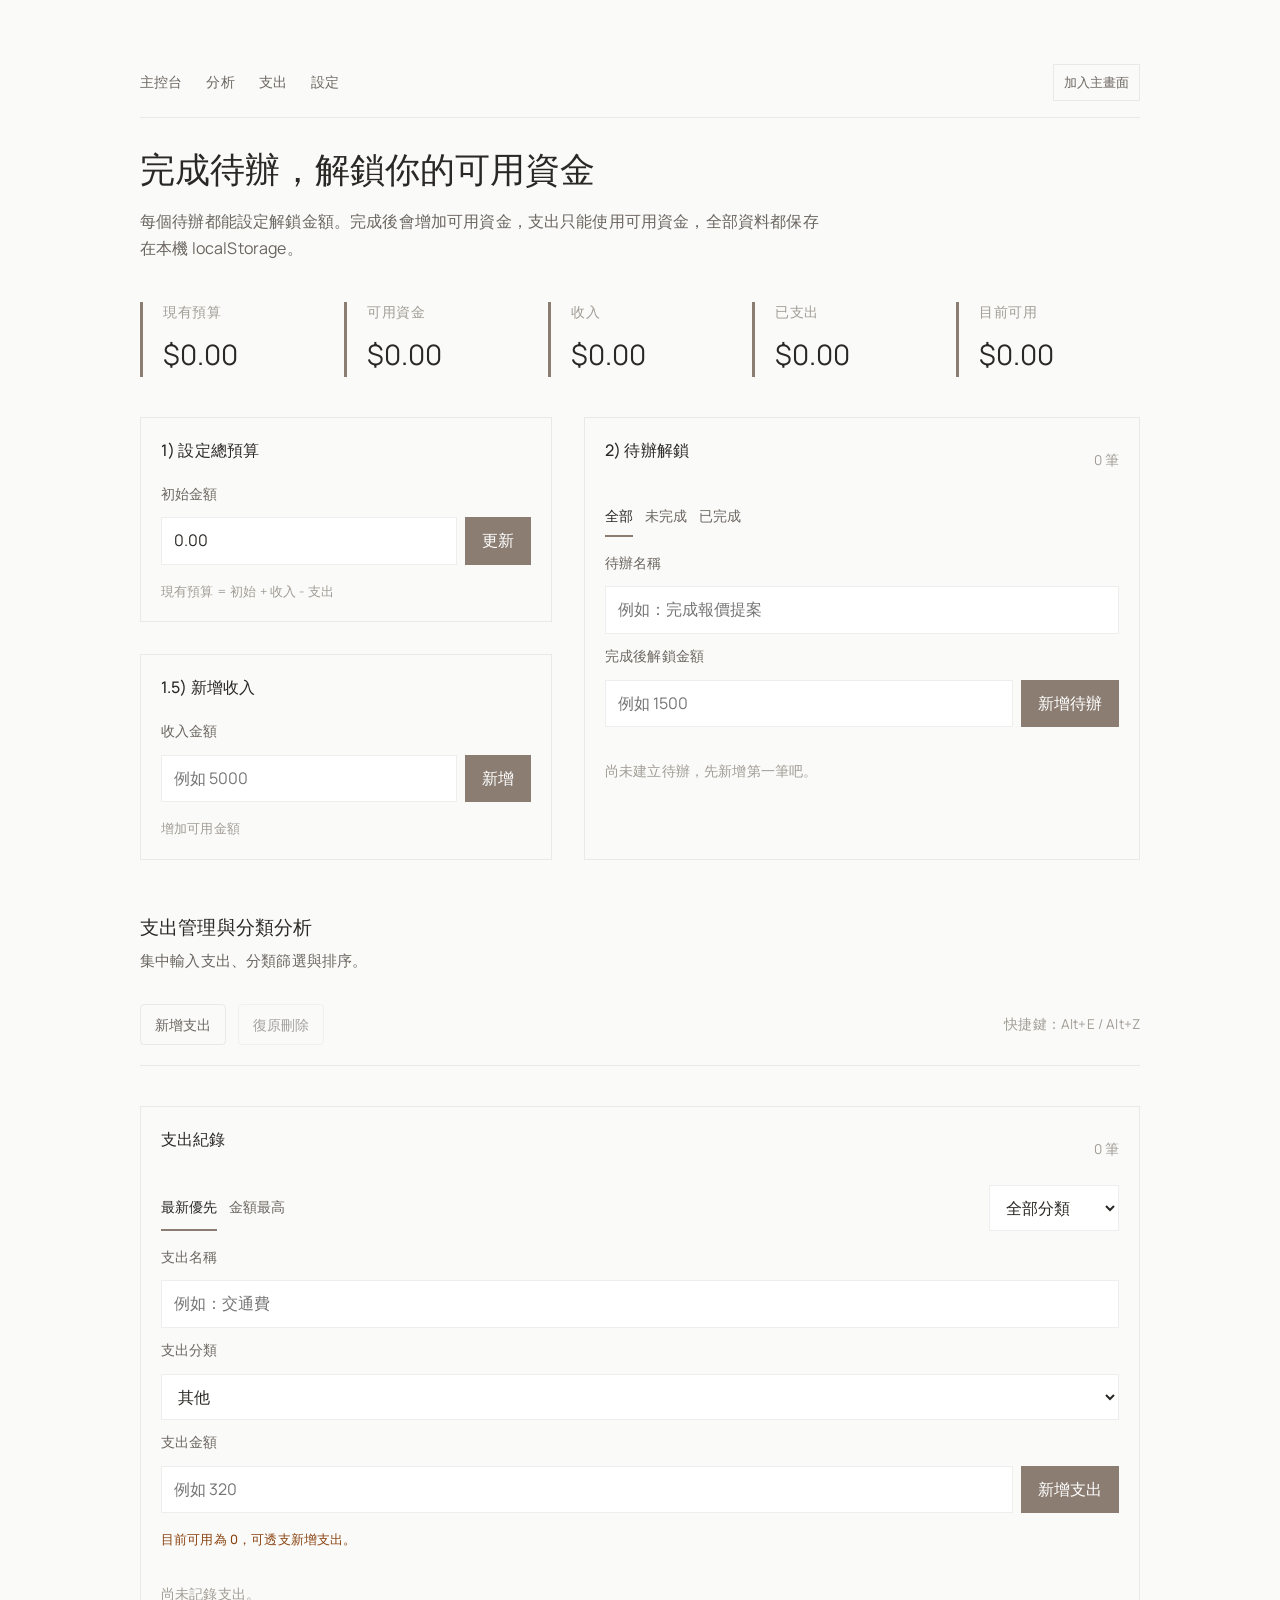
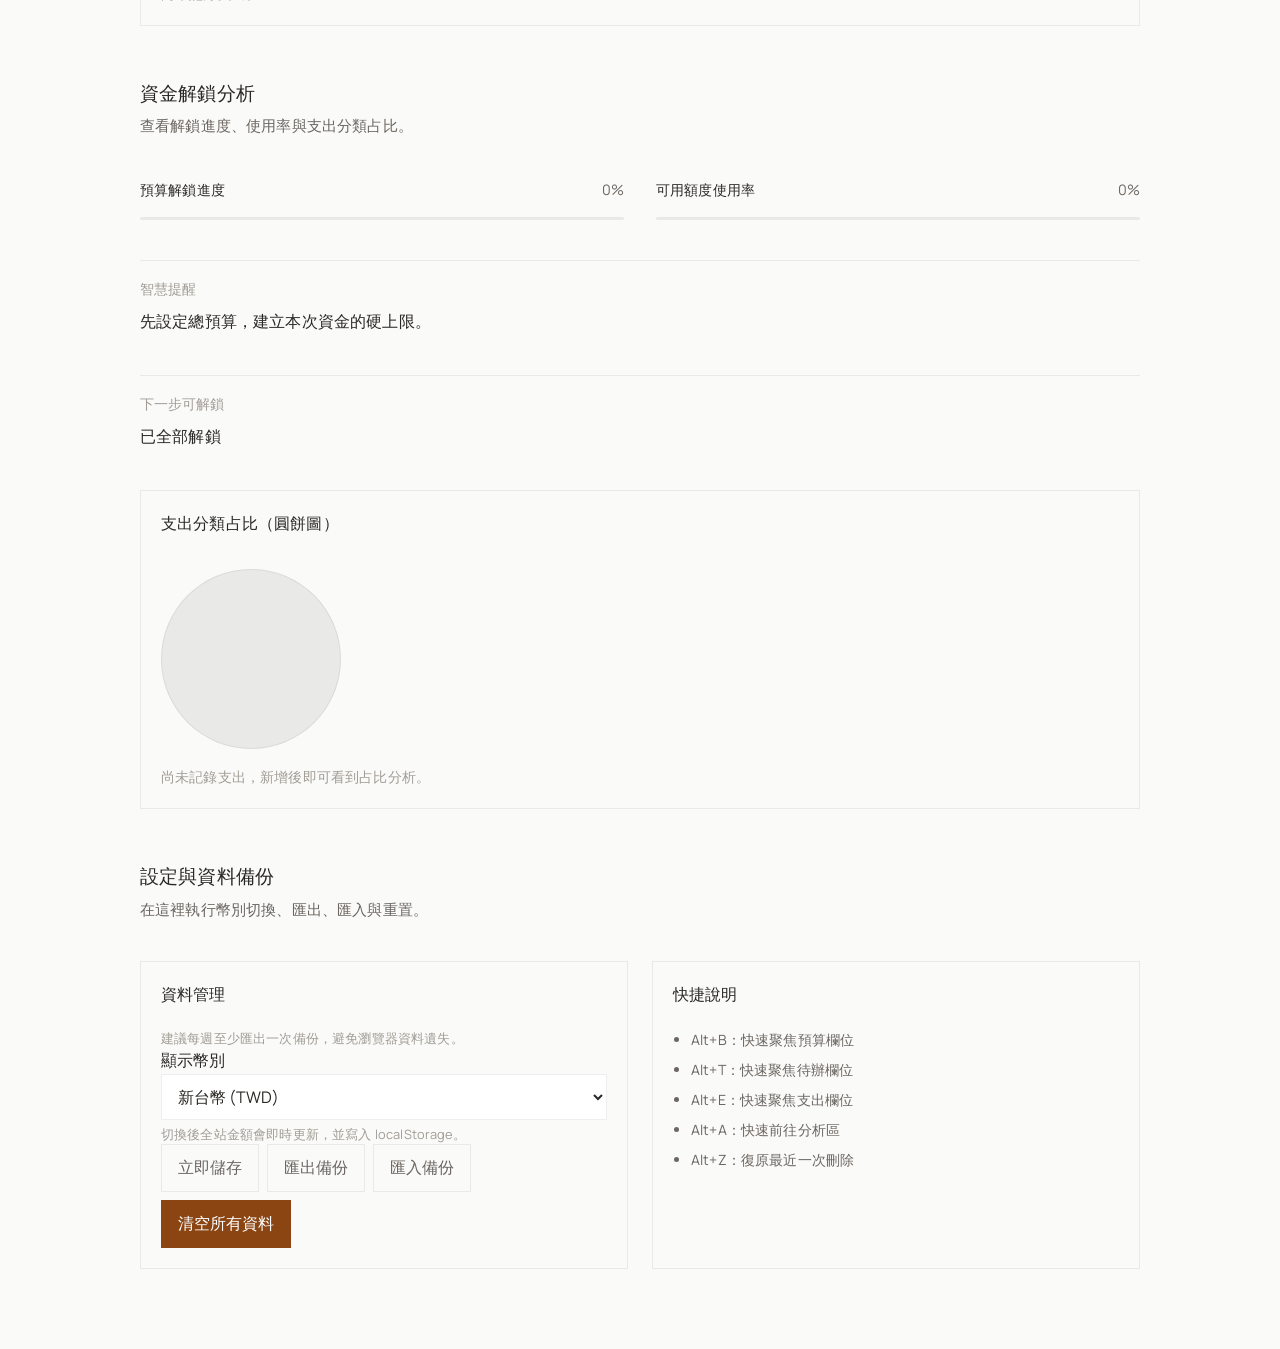
==== commit c90fdc7c: "Merge app into single index page and add expense pie chart analysis Agent-Logs-Url: https://github.c" ====
--- a/index.html
+++ b/index.html
@@ -16,14 +16,20 @@
   <body>
     <main class="layout">
       <nav class="top-nav" aria-label="頁面導覽">
-        <a class="nav-link is-active" href="#" data-page="dashboard">主控台</a>
-        <a class="nav-link" href="#" data-page="analysis">分析頁</a>
-        <a class="nav-link" href="#" data-page="expenses">支出頁</a>
-        <a class="nav-link" href="#" data-page="settings">設定頁</a>
+        <a class="nav-link" href="#dashboard">主控台</a>
+        <a class="nav-link" href="#analysisSection">分析</a>
+        <a class="nav-link" href="#expensesSection">支出</a>
+        <a class="nav-link" href="#settingsSection">設定</a>
         <button type="button" class="nav-install" id="installAppButton">加入主畫面</button>
       </nav>
 
-      <!-- Shared summary (always visible) -->
+      <header class="hero reveal" id="dashboard">
+        <h1>完成待辦，解鎖你的可用資金</h1>
+        <p class="hero-copy">
+          每個待辦都能設定解鎖金額。完成後會增加可用資金，支出只能使用可用資金，全部資料都保存在本機 localStorage。
+        </p>
+      </header>
+
       <section class="summary reveal" aria-label="資金總覽">
         <article class="stat-card accent-a">
           <h2>現有預算</h2>
@@ -56,191 +62,113 @@
         </article>
       </section>
 
-      <!-- Page: Dashboard -->
-      <div id="page-dashboard" class="page-content">
-        <header class="hero reveal">
-          <h1>完成待辦，解鎖你的可用資金</h1>
-          <p class="hero-copy">
-            每個待辦都能設定解鎖金額。完成後會增加可用資金，支出只能使用可用資金，全部資料都保存在本機 localStorage。
-          </p>
-        </header>
-
-        <section class="workspace two-column reveal" aria-label="操作區">
-          <article class="panel">
-            <h2>1) 設定總預算</h2>
-            <form id="budgetForm" class="stack-form" autocomplete="off">
-              <label for="budgetInput">初始金額</label>
-              <div class="inline-input">
-                <input
-                  id="budgetInput"
-                  name="budget"
-                  type="text"
-                  inputmode="decimal"
-                  data-numpad="true"
-                  min="0"
-                  step="0.01"
-                  placeholder="例如 20000"
-                  required
-                />
-                <button type="submit">更新</button>
-              </div>
-              <p class="hint">現有預算 = 初始 + 收入 - 支出</p>
-            </form>
-          </article>
-
-          <article class="panel">
-            <h2>1.5) 新增收入</h2>
-            <form id="incomeForm" class="stack-form" autocomplete="off">
-              <label for="incomeInput">收入金額</label>
-              <div class="inline-input">
-                <input
-                  id="incomeInput"
-                  name="income"
-                  type="text"
-                  inputmode="decimal"
-                  data-numpad="true"
-                  min="0.01"
-                  step="0.01"
-                  placeholder="例如 5000"
-                  required
-                />
-                <button type="submit">新增</button>
-              </div>
-              <p class="hint">增加可用金額</p>
-            </form>
-          </article>
-
-          <article class="panel">
-            <div class="panel-head">
-              <h2>2) 待辦解鎖</h2>
-              <span id="todoCountBadge" class="badge">0 筆</span>
-            </div>
-
-            <div class="panel-tools" role="group" aria-label="待辦篩選">
-              <button type="button" class="segment is-active" data-todo-filter="all" aria-pressed="true">全部</button>
-              <button type="button" class="segment" data-todo-filter="pending" aria-pressed="false">未完成</button>
-              <button type="button" class="segment" data-todo-filter="completed" aria-pressed="false">已完成</button>
-            </div>
-
-            <form id="todoForm" class="stack-form" autocomplete="off">
-              <label for="todoTitleInput">待辦名稱</label>
+
+      <section class="workspace two-column reveal" aria-label="操作區">
+        <article class="panel">
+          <h2>1) 設定總預算</h2>
+          <form id="budgetForm" class="stack-form" autocomplete="off">
+            <label for="budgetInput">初始金額</label>
+            <div class="inline-input">
               <input
-                id="todoTitleInput"
-                name="todoTitle"
+                id="budgetInput"
+                name="budget"
                 type="text"
-                list="todoNameOptions"
-                maxlength="80"
-                placeholder="例如：完成報價提案"
+                inputmode="decimal"
+                data-numpad="true"
+                min="0"
+                step="0.01"
+                placeholder="例如 20000"
                 required
               />
-              <datalist id="todoNameOptions"></datalist>
-
-              <label for="todoUnlockInput">完成後解鎖金額</label>
-              <div class="inline-input">
-                <input
-                  id="todoUnlockInput"
-                  name="todoUnlock"
-                  type="text"
-                  inputmode="decimal"
-                  data-numpad="true"
-                  min="0.01"
-                  step="0.01"
-                  placeholder="例如 1500"
-                  required
-                />
-                <button type="submit">新增待辦</button>
-              </div>
-            </form>
-
-            <ul id="todoList" class="item-list" aria-live="polite"></ul>
-            <p id="todoEmpty" class="empty">尚未建立待辦，先新增第一筆吧。</p>
-          </article>
-        </section>
-      </div>
-
-      <!-- Page: Analysis -->
-      <div id="page-analysis" class="page-content" hidden>
-        <header class="hero reveal">
-          <h1>資金解鎖分析</h1>
-          <p class="hero-copy">
-            主頁已精簡；進度條、智慧提醒與支出圓餅圖集中在此頁，方便專注查看狀態趨勢。
-          </p>
+              <button type="submit">更新</button>
+            </div>
+            <p class="hint">現有預算 = 初始 + 收入 - 支出</p>
+          </form>
+        </article>
+
+        <article class="panel">
+          <h2>1.5) 新增收入</h2>
+          <form id="incomeForm" class="stack-form" autocomplete="off">
+            <label for="incomeInput">收入金額</label>
+            <div class="inline-input">
+              <input
+                id="incomeInput"
+                name="income"
+                type="text"
+                inputmode="decimal"
+                data-numpad="true"
+                min="0.01"
+                step="0.01"
+                placeholder="例如 5000"
+                required
+              />
+              <button type="submit">新增</button>
+            </div>
+            <p class="hint">增加可用金額</p>
+          </form>
+        </article>
+
+        <article class="panel">
+          <div class="panel-head">
+            <h2>2) 待辦解鎖</h2>
+            <span id="todoCountBadge" class="badge">0 筆</span>
+          </div>
+
+          <div class="panel-tools" role="group" aria-label="待辦篩選">
+            <button type="button" class="segment is-active" data-todo-filter="all" aria-pressed="true">全部</button>
+            <button type="button" class="segment" data-todo-filter="pending" aria-pressed="false">未完成</button>
+            <button type="button" class="segment" data-todo-filter="completed" aria-pressed="false">已完成</button>
+          </div>
+
+          <form id="todoForm" class="stack-form" autocomplete="off">
+            <label for="todoTitleInput">待辦名稱</label>
+            <input
+              id="todoTitleInput"
+              name="todoTitle"
+              type="text"
+              list="todoNameOptions"
+              maxlength="80"
+              placeholder="例如：完成報價提案"
+              required
+            />
+            <datalist id="todoNameOptions"></datalist>
+
+            <label for="todoUnlockInput">完成後解鎖金額</label>
+            <div class="inline-input">
+              <input
+                id="todoUnlockInput"
+                name="todoUnlock"
+                type="text"
+                inputmode="decimal"
+                data-numpad="true"
+                min="0.01"
+                step="0.01"
+                placeholder="例如 1500"
+                required
+              />
+              <button type="submit">新增待辦</button>
+            </div>
+          </form>
+
+          <ul id="todoList" class="item-list" aria-live="polite"></ul>
+          <p id="todoEmpty" class="empty">尚未建立待辦，先新增第一筆吧。</p>
+        </article>
+
+      </section>
+
+      <section id="expensesSection" class="page-section reveal" aria-label="支出管理">
+        <header class="section-head">
+          <h2>支出管理與分類分析</h2>
+          <p>集中輸入支出、分類篩選與排序。</p>
         </header>
 
-        <section class="meter-row reveal" aria-label="進度條">
-          <div class="meter">
-            <div class="meter-head">
-              <h3>預算解鎖進度</h3>
-              <span id="unlockProgressText">0%</span>
-            </div>
-            <div class="meter-track">
-              <div id="unlockProgressFill" class="meter-fill"></div>
-            </div>
-          </div>
-
-          <div class="meter">
-            <div class="meter-head">
-              <h3>可用額度使用率</h3>
-              <span id="spendProgressText">0%</span>
-            </div>
-            <div class="meter-track">
-              <div id="spendProgressFill" class="meter-fill warning"></div>
-            </div>
-          </div>
-        </section>
-
-        <section class="insight reveal" aria-label="即時建議">
-          <article class="insight-card">
-            <h3>智慧提醒</h3>
-            <p id="coachMessage">先設定總預算，接著新增第一筆待辦來解鎖資金。</p>
-          </article>
-
-          <article class="insight-card">
-            <h3>下一步可解鎖</h3>
-            <p id="nextUnlockValue">NT$0.00</p>
-          </article>
-        </section>
-
-        <section class="chart-section reveal" aria-label="支出分類分析">
-          <article class="panel">
-            <h2>支出分類圓餅圖</h2>
-            <div class="chart-layout">
-              <div class="chart-canvas-wrap">
-                <canvas id="expensePieChart" width="280" height="280"></canvas>
-              </div>
-              <ul id="chartLegend" class="chart-legend"></ul>
-            </div>
-          </article>
-        </section>
-
-        <section class="page-links reveal" aria-label="下一步操作">
-          <a class="page-card" href="#" data-page="expenses">
-            <h3>前往支出頁</h3>
-            <p>依照可用額度新增支出，並用分類與排序快速檢視。</p>
-          </a>
-          <a class="page-card" href="#" data-page="settings">
-            <h3>前往設定頁</h3>
-            <p>進行備份匯出、匯入或重置資料。</p>
-          </a>
-        </section>
-      </div>
-
-      <!-- Page: Expenses -->
-      <div id="page-expenses" class="page-content" hidden>
-        <header class="hero reveal">
-          <h1>支出管理與分類分析</h1>
-          <p class="hero-copy">
-            這頁專注在支出輸入、分類篩選與排序，避免主頁過度擁擠。
-          </p>
-        </header>
-
-        <section class="command-bar reveal" aria-label="快速操作">
+        <section class="command-bar" aria-label="快速操作">
           <button type="button" class="chip-button" data-focus="expenseTitleInput">新增支出</button>
           <button type="button" class="chip-button secondary" id="undoButton" disabled>復原刪除</button>
           <p class="command-tip">快捷鍵：Alt+E / Alt+Z</p>
         </section>
 
-        <section class="workspace single-column reveal" aria-label="支出操作區">
+        <section class="workspace single-column" aria-label="支出操作區">
           <article class="panel">
             <div class="panel-head">
               <h2>支出紀錄</h2>
@@ -313,18 +241,67 @@
             <p id="expenseEmpty" class="empty">尚未記錄支出。</p>
           </article>
         </section>
-      </div>
-
-      <!-- Page: Settings -->
-      <div id="page-settings" class="page-content" hidden>
-        <header class="hero reveal">
-          <h1>設定與資料備份</h1>
-          <p class="hero-copy">
-            主頁只保留核心流程，這裡集中處理備份與重置操作，降低誤觸風險。
-          </p>
+      </section>
+
+      <section id="analysisSection" class="page-section reveal" aria-label="資金分析">
+        <header class="section-head">
+          <h2>資金解鎖分析</h2>
+          <p>查看解鎖進度、使用率與支出分類占比。</p>
         </header>
 
-        <section class="settings-shell reveal" aria-label="資料管理">
+        <section class="meter-row" aria-label="進度條">
+          <div class="meter">
+            <div class="meter-head">
+              <h3>預算解鎖進度</h3>
+              <span id="unlockProgressText">0%</span>
+            </div>
+            <div class="meter-track">
+              <div id="unlockProgressFill" class="meter-fill"></div>
+            </div>
+          </div>
+
+          <div class="meter">
+            <div class="meter-head">
+              <h3>可用額度使用率</h3>
+              <span id="spendProgressText">0%</span>
+            </div>
+            <div class="meter-track">
+              <div id="spendProgressFill" class="meter-fill warning"></div>
+            </div>
+          </div>
+        </section>
+
+        <section class="insight" aria-label="即時建議">
+          <article class="insight-card">
+            <h3>智慧提醒</h3>
+            <p id="coachMessage">先設定總預算，接著新增第一筆待辦來解鎖資金。</p>
+          </article>
+
+          <article class="insight-card">
+            <h3>下一步可解鎖</h3>
+            <p id="nextUnlockValue">NT$0.00</p>
+          </article>
+        </section>
+
+        <article class="panel pie-panel" aria-label="支出分類圓餅圖">
+          <div class="panel-head">
+            <h2>支出分類占比（圓餅圖）</h2>
+          </div>
+          <div class="pie-layout">
+            <div id="expensePieChart" class="expense-pie-chart" role="img" aria-label="目前尚無支出資料"></div>
+            <ul id="expensePieLegend" class="pie-legend"></ul>
+          </div>
+          <p id="expensePieEmpty" class="empty">尚未記錄支出，新增後即可看到占比分析。</p>
+        </article>
+      </section>
+
+      <section id="settingsSection" class="page-section reveal" aria-label="設定與備份">
+        <header class="section-head">
+          <h2>設定與資料備份</h2>
+          <p>在這裡執行幣別切換、匯出、匯入與重置。</p>
+        </header>
+
+        <section class="settings-shell" aria-label="資料管理">
           <article class="panel">
             <h2>資料管理</h2>
             <p class="hint">建議每週至少匯出一次備份，避免瀏覽器資料遺失。</p>
@@ -352,18 +329,18 @@
           <article class="panel">
             <h2>快捷說明</h2>
             <ul class="tips-list">
-              <li>Alt+B：主控台快速聚焦預算欄位</li>
-              <li>Alt+T：主控台快速聚焦待辦欄位</li>
-              <li>Alt+E：支出頁快速聚焦支出欄位</li>
-              <li>Alt+A：快速前往分析頁</li>
+              <li>Alt+B：快速聚焦預算欄位</li>
+              <li>Alt+T：快速聚焦待辦欄位</li>
+              <li>Alt+E：快速聚焦支出欄位</li>
+              <li>Alt+A：快速前往分析區</li>
               <li>Alt+Z：復原最近一次刪除</li>
             </ul>
           </article>
         </section>
-      </div>
+      </section>
 
       <div id="messageBar" class="message" role="status" aria-live="polite"></div>
-
+    
       <dialog id="confirmModal" class="modal">
         <div class="modal-content">
           <div class="modal-icon">⚠️</div>
--- a/style-new.css
+++ b/style-new.css
@@ -73,6 +73,27 @@
   line-height: 1.7;
 }
 
+.page-section {
+  margin-top: 52px;
+  scroll-margin-top: 88px;
+}
+
+.section-head {
+  margin-bottom: 20px;
+}
+
+.section-head h2 {
+  margin: 0;
+  font-size: 1.2rem;
+  font-weight: 500;
+}
+
+.section-head p {
+  margin: 6px 0 0;
+  color: var(--ink-soft);
+  font-size: 0.92rem;
+}
+
 /* Navigation */
 .top-nav {
   display: flex;
@@ -411,6 +432,57 @@
   gap: 24px;
 }
 
+.pie-panel {
+  margin-top: 24px;
+}
+
+.pie-layout {
+  display: grid;
+  grid-template-columns: 180px minmax(0, 1fr);
+  gap: 22px;
+  align-items: center;
+}
+
+.expense-pie-chart {
+  width: 180px;
+  height: 180px;
+  border-radius: 50%;
+  border: 1px solid var(--line);
+  background: conic-gradient(var(--line) 0deg 360deg);
+}
+
+.pie-legend {
+  list-style: none;
+  margin: 0;
+  padding: 0;
+  display: grid;
+  gap: 8px;
+}
+
+.pie-legend li {
+  display: grid;
+  grid-template-columns: 12px minmax(0, 1fr) auto;
+  gap: 8px;
+  align-items: center;
+  font-size: 0.88rem;
+  color: var(--ink-soft);
+}
+
+.pie-dot {
+  width: 10px;
+  height: 10px;
+  border-radius: 50%;
+}
+
+.pie-label {
+  color: var(--ink);
+}
+
+.pie-value {
+  color: var(--ink-lighter);
+  white-space: nowrap;
+}
+
 .tips-list {
   margin: 10px 0 0;
   padding-left: 18px;
@@ -824,6 +896,11 @@
     grid-template-columns: 1fr;
   }
 
+  .pie-layout {
+    grid-template-columns: 1fr;
+    justify-items: start;
+  }
+
   .workspace {
     grid-template-columns: 1fr;
   }
@@ -868,6 +945,10 @@
 
   .hero h1 {
     font-size: clamp(1.4rem, 6vw, 1.8rem);
+  }
+
+  .page-section {
+    scroll-margin-top: calc(88px + env(safe-area-inset-top, 0px));
   }
 
   .hero-copy {
@@ -949,6 +1030,11 @@
     gap: 8px;
   }
 
+  .expense-pie-chart {
+    width: 150px;
+    height: 150px;
+  }
+
   .inline-input {
     flex-direction: column;
   }
@@ -1107,82 +1193,6 @@
   }
 }
 
-/* Chart */
-.chart-section {
-  margin-top: 40px;
-}
-
-.chart-layout {
-  display: flex;
-  gap: 32px;
-  align-items: flex-start;
-  flex-wrap: wrap;
-}
-
-.chart-canvas-wrap {
-  flex-shrink: 0;
-}
-
-.chart-canvas-wrap canvas {
-  display: block;
-}
-
-.chart-legend {
-  flex: 1;
-  min-width: 180px;
-  margin: 0;
-  padding: 0;
-  list-style: none;
-  display: grid;
-  gap: 10px;
-  align-content: start;
-}
-
-.chart-legend-item {
-  display: flex;
-  align-items: center;
-  gap: 8px;
-  font-size: 0.88rem;
-}
-
-.chart-legend-dot {
-  display: inline-block;
-  width: 10px;
-  height: 10px;
-  border-radius: 50%;
-  flex-shrink: 0;
-}
-
-.chart-legend-label {
-  flex: 1;
-  color: var(--ink);
-}
-
-.chart-legend-pct {
-  color: var(--ink-soft);
-  font-variant-numeric: tabular-nums;
-  min-width: 36px;
-  text-align: right;
-}
-
-.chart-legend-val {
-  color: var(--ink-lighter);
-  font-variant-numeric: tabular-nums;
-  min-width: 80px;
-  text-align: right;
-}
-
-@media (max-width: 720px) {
-  .chart-layout {
-    flex-direction: column;
-    align-items: center;
-  }
-
-  .chart-legend {
-    width: 100%;
-  }
-}
-
 /* Modal */
 .modal {
   border: none;
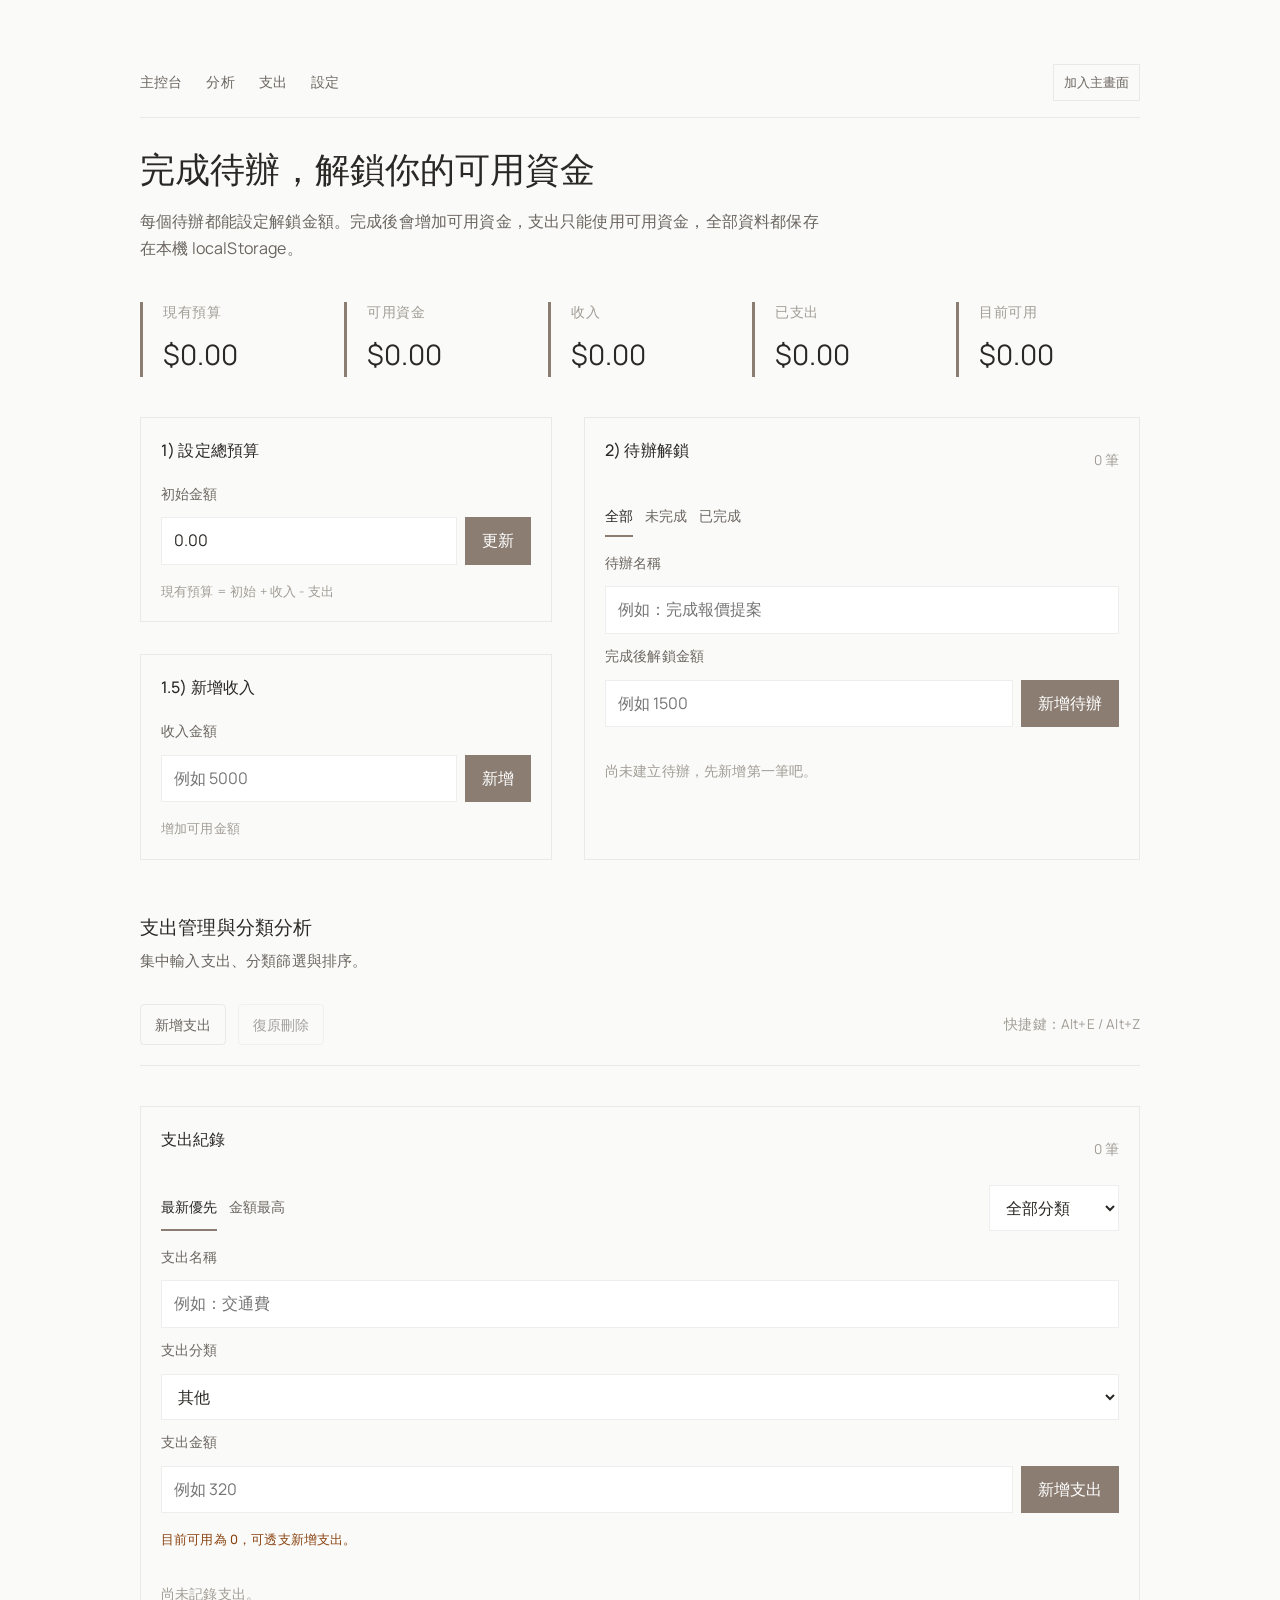
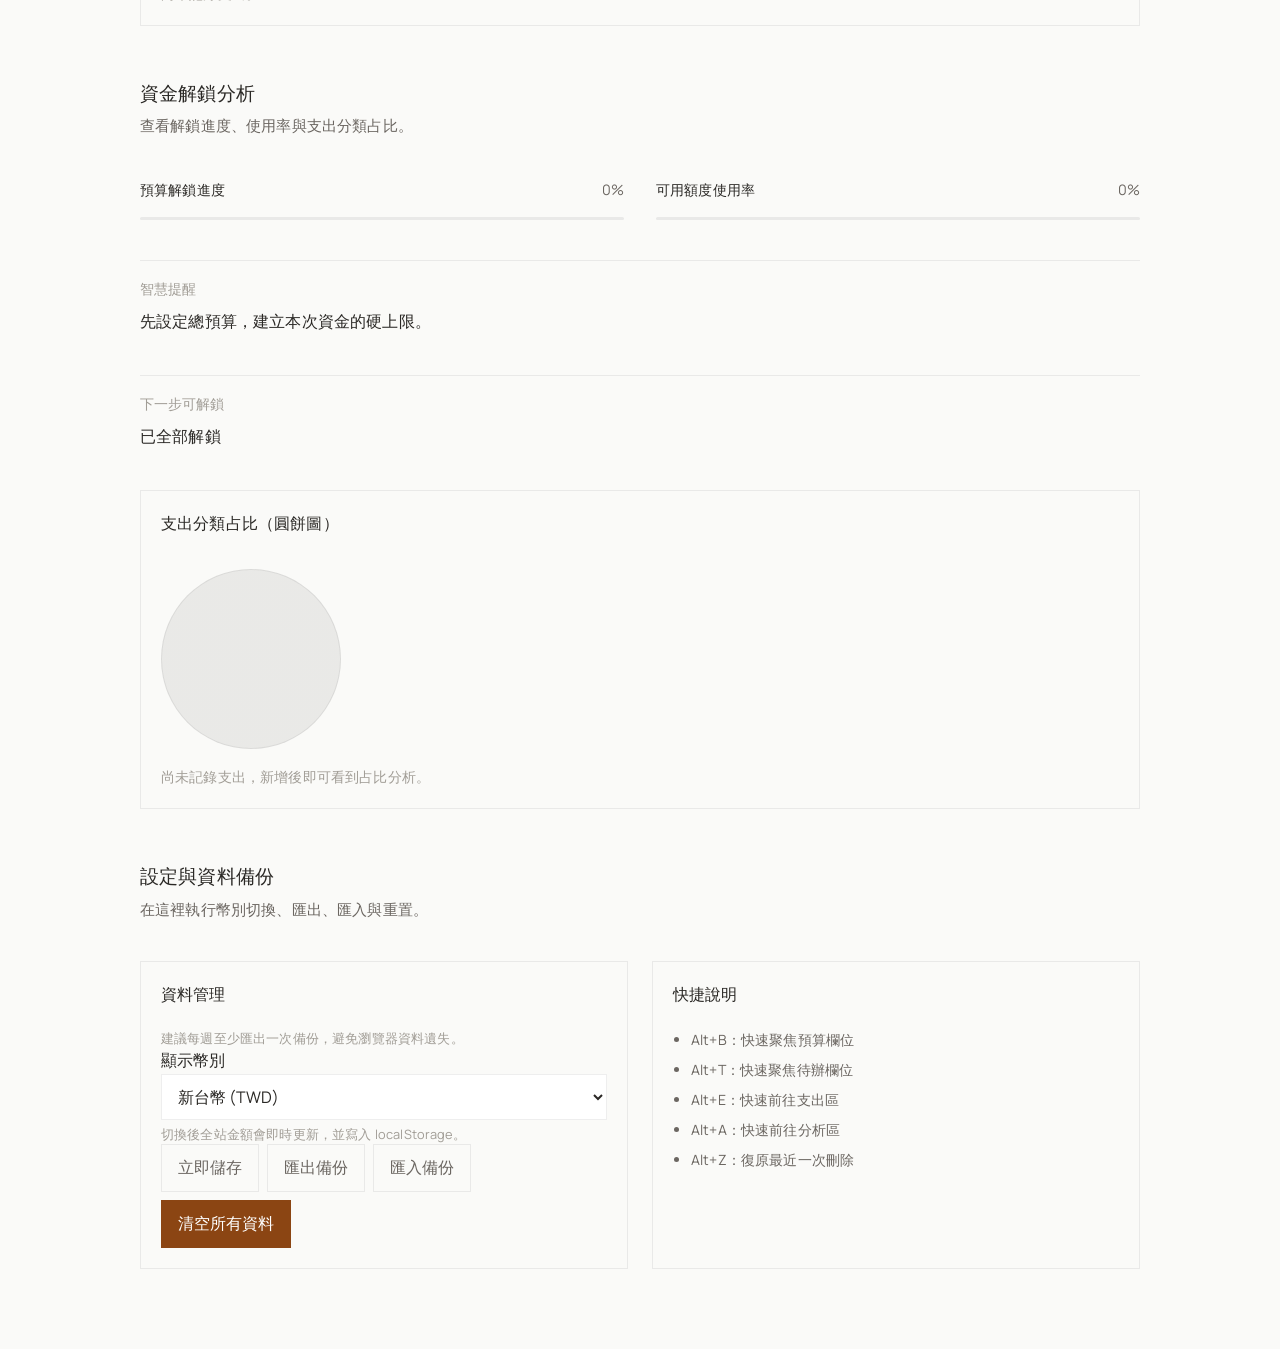
==== commit 1802fd7c: "Align shortcut wording with in-page navigation behavior Agent-Logs-Url: https://github.com/Hufung/mo" ====
--- a/index.html
+++ b/index.html
@@ -331,7 +331,7 @@
             <ul class="tips-list">
               <li>Alt+B：快速聚焦預算欄位</li>
               <li>Alt+T：快速聚焦待辦欄位</li>
-              <li>Alt+E：快速聚焦支出欄位</li>
+              <li>Alt+E：快速前往支出區</li>
               <li>Alt+A：快速前往分析區</li>
               <li>Alt+Z：復原最近一次刪除</li>
             </ul>
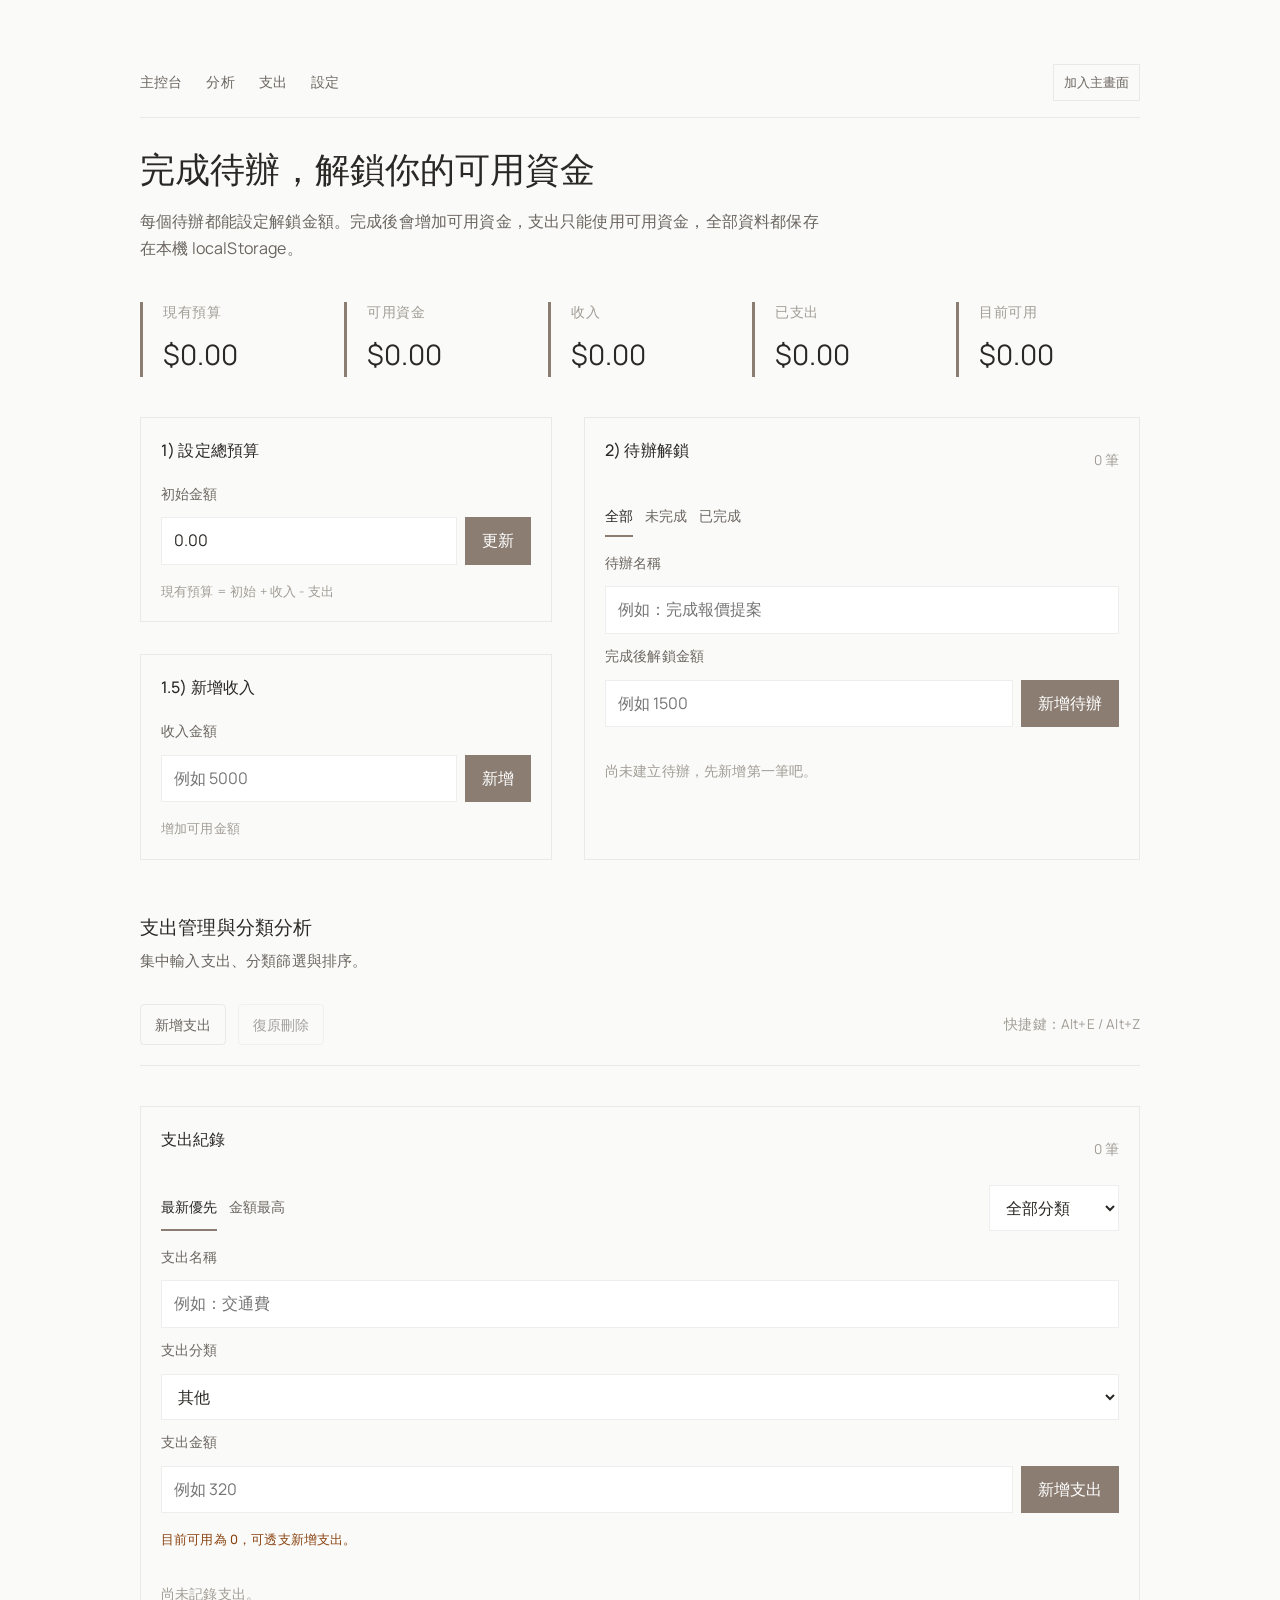
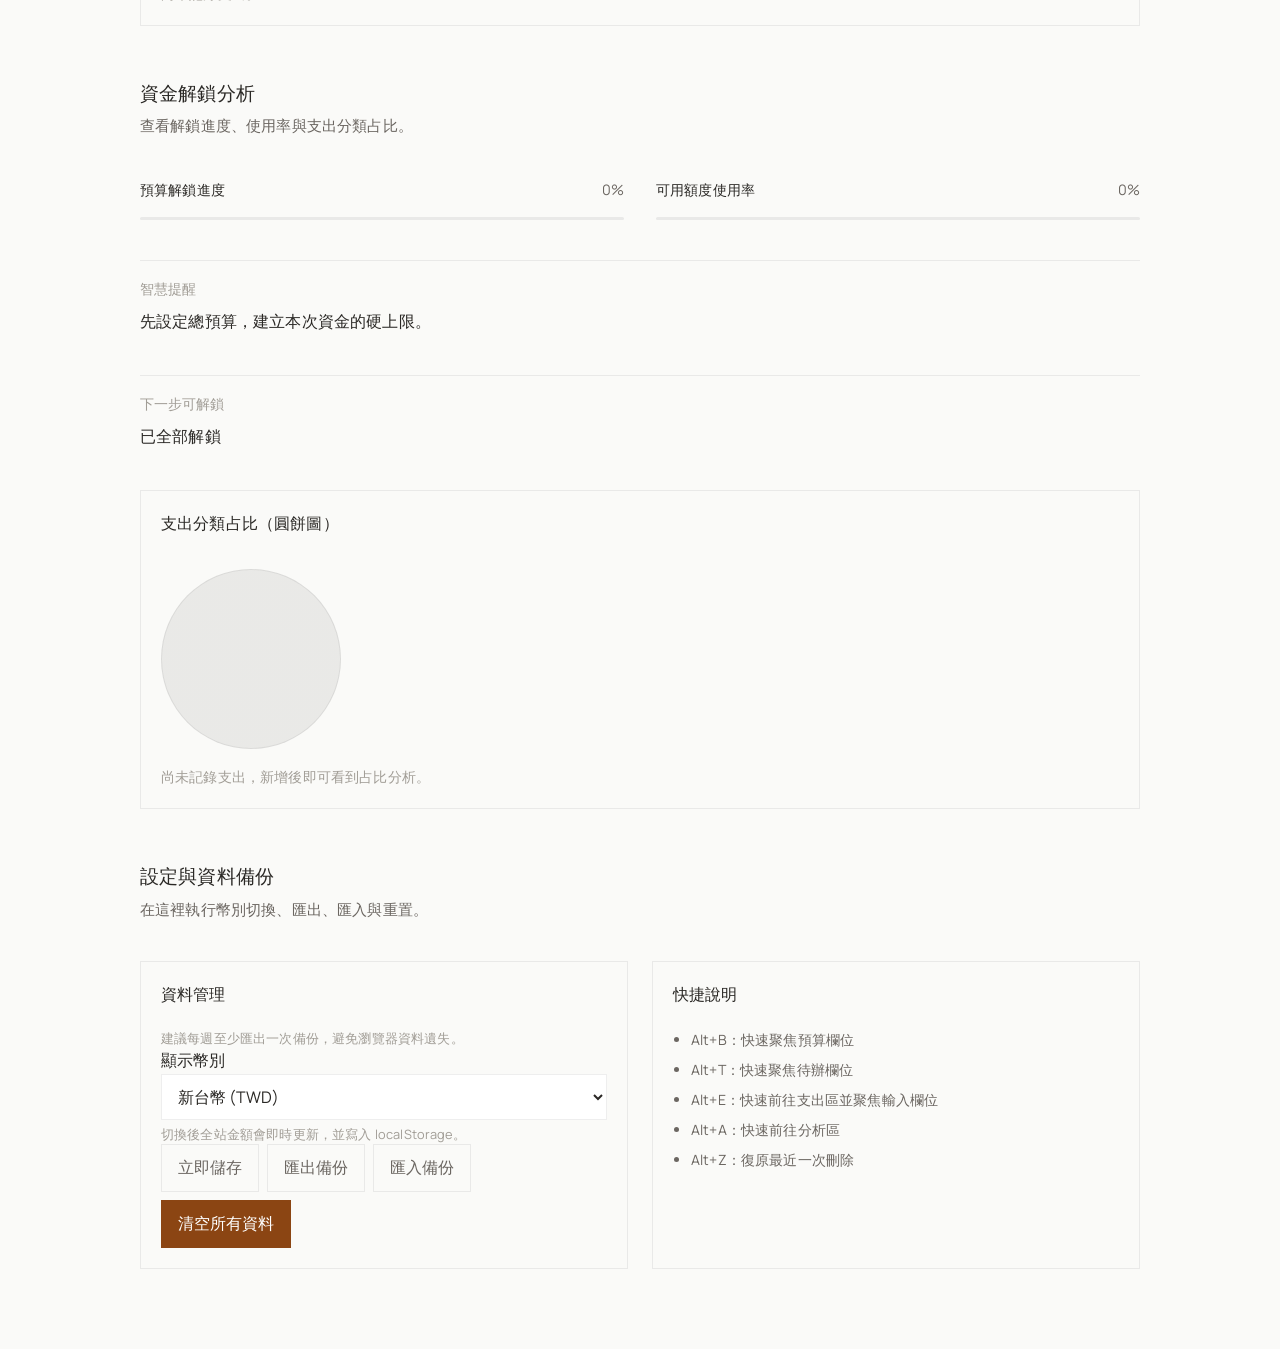
==== commit 09f0ccba: "Clean up review nits in pie logic and shortcut descriptions Agent-Logs-Url: https://github.com/Hufun" ====
--- a/index.html
+++ b/index.html
@@ -331,7 +331,7 @@
             <ul class="tips-list">
               <li>Alt+B：快速聚焦預算欄位</li>
               <li>Alt+T：快速聚焦待辦欄位</li>
-              <li>Alt+E：快速前往支出區</li>
+              <li>Alt+E：快速前往支出區並聚焦輸入欄位</li>
               <li>Alt+A：快速前往分析區</li>
               <li>Alt+Z：復原最近一次刪除</li>
             </ul>
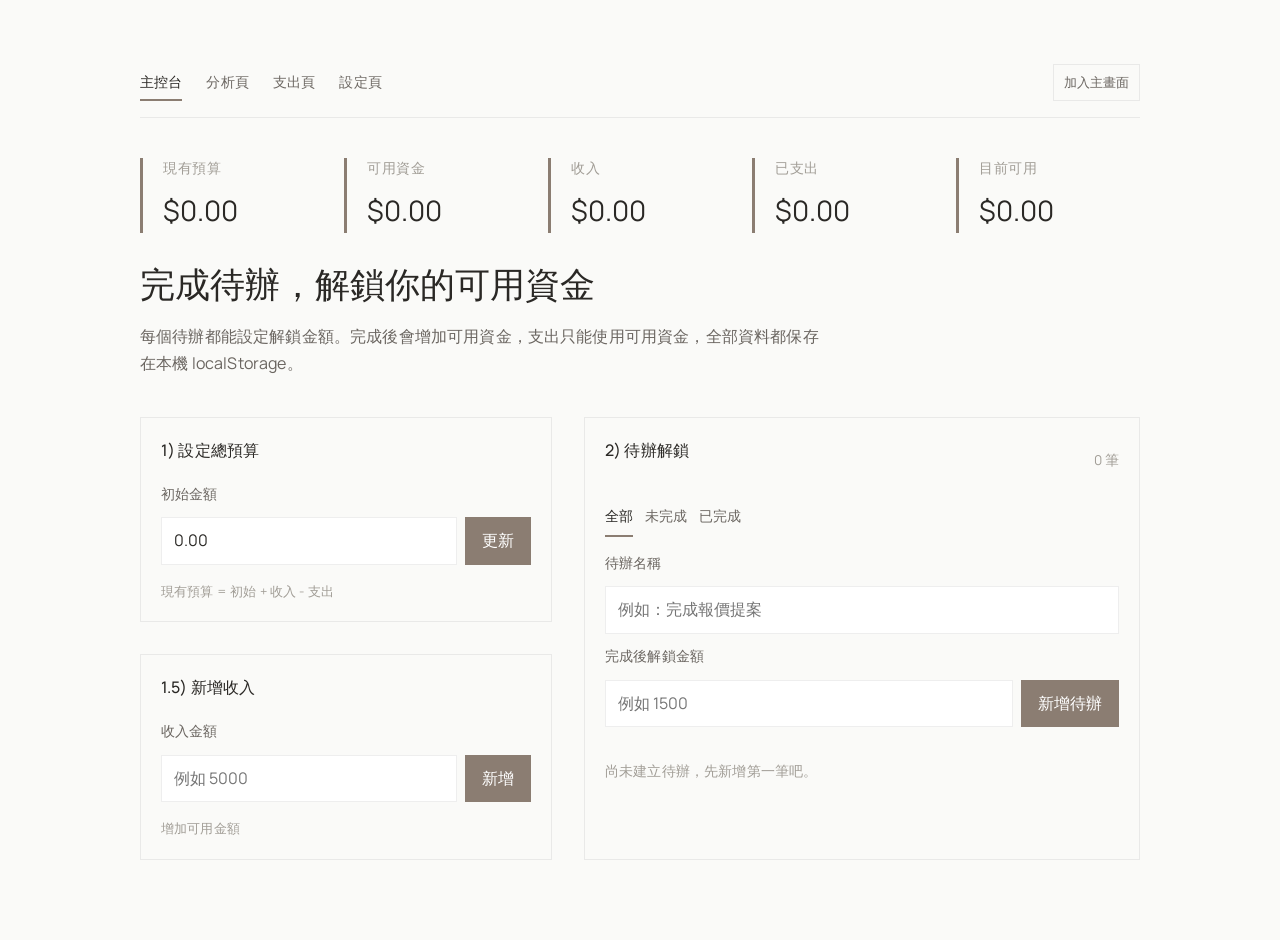
==== commit 32c48696: "Merge 9e0083b68ef03e41aa5dafb6a35e823b82a8c732 into f3e190f0bec7bf6c1b8f6e034543fbccaaf0b1cb" ====
--- a/index.html
+++ b/index.html
@@ -16,20 +16,14 @@
   <body>
     <main class="layout">
       <nav class="top-nav" aria-label="頁面導覽">
-        <a class="nav-link" href="#dashboard">主控台</a>
-        <a class="nav-link" href="#analysisSection">分析</a>
-        <a class="nav-link" href="#expensesSection">支出</a>
-        <a class="nav-link" href="#settingsSection">設定</a>
+        <a class="nav-link is-active" href="#" data-page="dashboard">主控台</a>
+        <a class="nav-link" href="#" data-page="analysis">分析頁</a>
+        <a class="nav-link" href="#" data-page="expenses">支出頁</a>
+        <a class="nav-link" href="#" data-page="settings">設定頁</a>
         <button type="button" class="nav-install" id="installAppButton">加入主畫面</button>
       </nav>
 
-      <header class="hero reveal" id="dashboard">
-        <h1>完成待辦，解鎖你的可用資金</h1>
-        <p class="hero-copy">
-          每個待辦都能設定解鎖金額。完成後會增加可用資金，支出只能使用可用資金，全部資料都保存在本機 localStorage。
-        </p>
-      </header>
-
+      <!-- Shared summary (always visible) -->
       <section class="summary reveal" aria-label="資金總覽">
         <article class="stat-card accent-a">
           <h2>現有預算</h2>
@@ -62,113 +56,191 @@
         </article>
       </section>
 
-
-      <section class="workspace two-column reveal" aria-label="操作區">
-        <article class="panel">
-          <h2>1) 設定總預算</h2>
-          <form id="budgetForm" class="stack-form" autocomplete="off">
-            <label for="budgetInput">初始金額</label>
-            <div class="inline-input">
+      <!-- Page: Dashboard -->
+      <div id="page-dashboard" class="page-content">
+        <header class="hero reveal">
+          <h1>完成待辦，解鎖你的可用資金</h1>
+          <p class="hero-copy">
+            每個待辦都能設定解鎖金額。完成後會增加可用資金，支出只能使用可用資金，全部資料都保存在本機 localStorage。
+          </p>
+        </header>
+
+        <section class="workspace two-column reveal" aria-label="操作區">
+          <article class="panel">
+            <h2>1) 設定總預算</h2>
+            <form id="budgetForm" class="stack-form" autocomplete="off">
+              <label for="budgetInput">初始金額</label>
+              <div class="inline-input">
+                <input
+                  id="budgetInput"
+                  name="budget"
+                  type="text"
+                  inputmode="decimal"
+                  data-numpad="true"
+                  min="0"
+                  step="0.01"
+                  placeholder="例如 20000"
+                  required
+                />
+                <button type="submit">更新</button>
+              </div>
+              <p class="hint">現有預算 = 初始 + 收入 - 支出</p>
+            </form>
+          </article>
+
+          <article class="panel">
+            <h2>1.5) 新增收入</h2>
+            <form id="incomeForm" class="stack-form" autocomplete="off">
+              <label for="incomeInput">收入金額</label>
+              <div class="inline-input">
+                <input
+                  id="incomeInput"
+                  name="income"
+                  type="text"
+                  inputmode="decimal"
+                  data-numpad="true"
+                  min="0.01"
+                  step="0.01"
+                  placeholder="例如 5000"
+                  required
+                />
+                <button type="submit">新增</button>
+              </div>
+              <p class="hint">增加可用金額</p>
+            </form>
+          </article>
+
+          <article class="panel">
+            <div class="panel-head">
+              <h2>2) 待辦解鎖</h2>
+              <span id="todoCountBadge" class="badge">0 筆</span>
+            </div>
+
+            <div class="panel-tools" role="group" aria-label="待辦篩選">
+              <button type="button" class="segment is-active" data-todo-filter="all" aria-pressed="true">全部</button>
+              <button type="button" class="segment" data-todo-filter="pending" aria-pressed="false">未完成</button>
+              <button type="button" class="segment" data-todo-filter="completed" aria-pressed="false">已完成</button>
+            </div>
+
+            <form id="todoForm" class="stack-form" autocomplete="off">
+              <label for="todoTitleInput">待辦名稱</label>
               <input
-                id="budgetInput"
-                name="budget"
+                id="todoTitleInput"
+                name="todoTitle"
                 type="text"
-                inputmode="decimal"
-                data-numpad="true"
-                min="0"
-                step="0.01"
-                placeholder="例如 20000"
+                list="todoNameOptions"
+                maxlength="80"
+                placeholder="例如：完成報價提案"
                 required
               />
-              <button type="submit">更新</button>
-            </div>
-            <p class="hint">現有預算 = 初始 + 收入 - 支出</p>
-          </form>
-        </article>
-
-        <article class="panel">
-          <h2>1.5) 新增收入</h2>
-          <form id="incomeForm" class="stack-form" autocomplete="off">
-            <label for="incomeInput">收入金額</label>
-            <div class="inline-input">
-              <input
-                id="incomeInput"
-                name="income"
-                type="text"
-                inputmode="decimal"
-                data-numpad="true"
-                min="0.01"
-                step="0.01"
-                placeholder="例如 5000"
-                required
-              />
-              <button type="submit">新增</button>
-            </div>
-            <p class="hint">增加可用金額</p>
-          </form>
-        </article>
-
-        <article class="panel">
-          <div class="panel-head">
-            <h2>2) 待辦解鎖</h2>
-            <span id="todoCountBadge" class="badge">0 筆</span>
+              <datalist id="todoNameOptions"></datalist>
+
+              <label for="todoUnlockInput">完成後解鎖金額</label>
+              <div class="inline-input">
+                <input
+                  id="todoUnlockInput"
+                  name="todoUnlock"
+                  type="text"
+                  inputmode="decimal"
+                  data-numpad="true"
+                  min="0.01"
+                  step="0.01"
+                  placeholder="例如 1500"
+                  required
+                />
+                <button type="submit">新增待辦</button>
+              </div>
+            </form>
+
+            <ul id="todoList" class="item-list" aria-live="polite"></ul>
+            <p id="todoEmpty" class="empty">尚未建立待辦，先新增第一筆吧。</p>
+          </article>
+        </section>
+      </div>
+
+      <!-- Page: Analysis -->
+      <div id="page-analysis" class="page-content" hidden>
+        <header class="hero reveal">
+          <h1>資金解鎖分析</h1>
+          <p class="hero-copy">
+            主頁已精簡；進度條、智慧提醒與支出圓餅圖集中在此頁，方便專注查看狀態趨勢。
+          </p>
+        </header>
+
+        <section class="meter-row reveal" aria-label="進度條">
+          <div class="meter">
+            <div class="meter-head">
+              <h3>預算解鎖進度</h3>
+              <span id="unlockProgressText">0%</span>
+            </div>
+            <div class="meter-track">
+              <div id="unlockProgressFill" class="meter-fill"></div>
+            </div>
           </div>
 
-          <div class="panel-tools" role="group" aria-label="待辦篩選">
-            <button type="button" class="segment is-active" data-todo-filter="all" aria-pressed="true">全部</button>
-            <button type="button" class="segment" data-todo-filter="pending" aria-pressed="false">未完成</button>
-            <button type="button" class="segment" data-todo-filter="completed" aria-pressed="false">已完成</button>
+          <div class="meter">
+            <div class="meter-head">
+              <h3>可用額度使用率</h3>
+              <span id="spendProgressText">0%</span>
+            </div>
+            <div class="meter-track">
+              <div id="spendProgressFill" class="meter-fill warning"></div>
+            </div>
           </div>
-
-          <form id="todoForm" class="stack-form" autocomplete="off">
-            <label for="todoTitleInput">待辦名稱</label>
-            <input
-              id="todoTitleInput"
-              name="todoTitle"
-              type="text"
-              list="todoNameOptions"
-              maxlength="80"
-              placeholder="例如：完成報價提案"
-              required
-            />
-            <datalist id="todoNameOptions"></datalist>
-
-            <label for="todoUnlockInput">完成後解鎖金額</label>
-            <div class="inline-input">
-              <input
-                id="todoUnlockInput"
-                name="todoUnlock"
-                type="text"
-                inputmode="decimal"
-                data-numpad="true"
-                min="0.01"
-                step="0.01"
-                placeholder="例如 1500"
-                required
-              />
-              <button type="submit">新增待辦</button>
-            </div>
-          </form>
-
-          <ul id="todoList" class="item-list" aria-live="polite"></ul>
-          <p id="todoEmpty" class="empty">尚未建立待辦，先新增第一筆吧。</p>
-        </article>
-
-      </section>
-
-      <section id="expensesSection" class="page-section reveal" aria-label="支出管理">
-        <header class="section-head">
-          <h2>支出管理與分類分析</h2>
-          <p>集中輸入支出、分類篩選與排序。</p>
+        </section>
+
+        <section class="insight reveal" aria-label="即時建議">
+          <article class="insight-card">
+            <h3>智慧提醒</h3>
+            <p id="coachMessage">先設定總預算，接著新增第一筆待辦來解鎖資金。</p>
+          </article>
+
+          <article class="insight-card">
+            <h3>下一步可解鎖</h3>
+            <p id="nextUnlockValue">NT$0.00</p>
+          </article>
+        </section>
+
+        <section class="chart-section reveal" aria-label="支出分類分析">
+          <article class="panel">
+            <h2>支出分類圓餅圖</h2>
+            <div class="chart-layout">
+              <div class="chart-canvas-wrap">
+                <canvas id="expensePieChart" width="280" height="280"></canvas>
+              </div>
+              <ul id="chartLegend" class="chart-legend"></ul>
+            </div>
+          </article>
+        </section>
+
+        <section class="page-links reveal" aria-label="下一步操作">
+          <a class="page-card" href="#" data-page="expenses">
+            <h3>前往支出頁</h3>
+            <p>依照可用額度新增支出，並用分類與排序快速檢視。</p>
+          </a>
+          <a class="page-card" href="#" data-page="settings">
+            <h3>前往設定頁</h3>
+            <p>進行備份匯出、匯入或重置資料。</p>
+          </a>
+        </section>
+      </div>
+
+      <!-- Page: Expenses -->
+      <div id="page-expenses" class="page-content" hidden>
+        <header class="hero reveal">
+          <h1>支出管理與分類分析</h1>
+          <p class="hero-copy">
+            這頁專注在支出輸入、分類篩選與排序，避免主頁過度擁擠。
+          </p>
         </header>
 
-        <section class="command-bar" aria-label="快速操作">
+        <section class="command-bar reveal" aria-label="快速操作">
           <button type="button" class="chip-button" data-focus="expenseTitleInput">新增支出</button>
           <button type="button" class="chip-button secondary" id="undoButton" disabled>復原刪除</button>
           <p class="command-tip">快捷鍵：Alt+E / Alt+Z</p>
         </section>
 
-        <section class="workspace single-column" aria-label="支出操作區">
+        <section class="workspace single-column reveal" aria-label="支出操作區">
           <article class="panel">
             <div class="panel-head">
               <h2>支出紀錄</h2>
@@ -241,67 +313,18 @@
             <p id="expenseEmpty" class="empty">尚未記錄支出。</p>
           </article>
         </section>
-      </section>
-
-      <section id="analysisSection" class="page-section reveal" aria-label="資金分析">
-        <header class="section-head">
-          <h2>資金解鎖分析</h2>
-          <p>查看解鎖進度、使用率與支出分類占比。</p>
+      </div>
+
+      <!-- Page: Settings -->
+      <div id="page-settings" class="page-content" hidden>
+        <header class="hero reveal">
+          <h1>設定與資料備份</h1>
+          <p class="hero-copy">
+            主頁只保留核心流程，這裡集中處理備份與重置操作，降低誤觸風險。
+          </p>
         </header>
 
-        <section class="meter-row" aria-label="進度條">
-          <div class="meter">
-            <div class="meter-head">
-              <h3>預算解鎖進度</h3>
-              <span id="unlockProgressText">0%</span>
-            </div>
-            <div class="meter-track">
-              <div id="unlockProgressFill" class="meter-fill"></div>
-            </div>
-          </div>
-
-          <div class="meter">
-            <div class="meter-head">
-              <h3>可用額度使用率</h3>
-              <span id="spendProgressText">0%</span>
-            </div>
-            <div class="meter-track">
-              <div id="spendProgressFill" class="meter-fill warning"></div>
-            </div>
-          </div>
-        </section>
-
-        <section class="insight" aria-label="即時建議">
-          <article class="insight-card">
-            <h3>智慧提醒</h3>
-            <p id="coachMessage">先設定總預算，接著新增第一筆待辦來解鎖資金。</p>
-          </article>
-
-          <article class="insight-card">
-            <h3>下一步可解鎖</h3>
-            <p id="nextUnlockValue">NT$0.00</p>
-          </article>
-        </section>
-
-        <article class="panel pie-panel" aria-label="支出分類圓餅圖">
-          <div class="panel-head">
-            <h2>支出分類占比（圓餅圖）</h2>
-          </div>
-          <div class="pie-layout">
-            <div id="expensePieChart" class="expense-pie-chart" role="img" aria-label="目前尚無支出資料"></div>
-            <ul id="expensePieLegend" class="pie-legend"></ul>
-          </div>
-          <p id="expensePieEmpty" class="empty">尚未記錄支出，新增後即可看到占比分析。</p>
-        </article>
-      </section>
-
-      <section id="settingsSection" class="page-section reveal" aria-label="設定與備份">
-        <header class="section-head">
-          <h2>設定與資料備份</h2>
-          <p>在這裡執行幣別切換、匯出、匯入與重置。</p>
-        </header>
-
-        <section class="settings-shell" aria-label="資料管理">
+        <section class="settings-shell reveal" aria-label="資料管理">
           <article class="panel">
             <h2>資料管理</h2>
             <p class="hint">建議每週至少匯出一次備份，避免瀏覽器資料遺失。</p>
@@ -329,18 +352,18 @@
           <article class="panel">
             <h2>快捷說明</h2>
             <ul class="tips-list">
-              <li>Alt+B：快速聚焦預算欄位</li>
-              <li>Alt+T：快速聚焦待辦欄位</li>
-              <li>Alt+E：快速前往支出區並聚焦輸入欄位</li>
-              <li>Alt+A：快速前往分析區</li>
+              <li>Alt+B：主控台快速聚焦預算欄位</li>
+              <li>Alt+T：主控台快速聚焦待辦欄位</li>
+              <li>Alt+E：支出頁快速聚焦支出欄位</li>
+              <li>Alt+A：快速前往分析頁</li>
               <li>Alt+Z：復原最近一次刪除</li>
             </ul>
           </article>
         </section>
-      </section>
+      </div>
 
       <div id="messageBar" class="message" role="status" aria-live="polite"></div>
-    
+
       <dialog id="confirmModal" class="modal">
         <div class="modal-content">
           <div class="modal-icon">⚠️</div>
--- a/style-new.css
+++ b/style-new.css
@@ -73,27 +73,6 @@
   line-height: 1.7;
 }
 
-.page-section {
-  margin-top: 52px;
-  scroll-margin-top: 88px;
-}
-
-.section-head {
-  margin-bottom: 20px;
-}
-
-.section-head h2 {
-  margin: 0;
-  font-size: 1.2rem;
-  font-weight: 500;
-}
-
-.section-head p {
-  margin: 6px 0 0;
-  color: var(--ink-soft);
-  font-size: 0.92rem;
-}
-
 /* Navigation */
 .top-nav {
   display: flex;
@@ -432,57 +411,6 @@
   gap: 24px;
 }
 
-.pie-panel {
-  margin-top: 24px;
-}
-
-.pie-layout {
-  display: grid;
-  grid-template-columns: 180px minmax(0, 1fr);
-  gap: 22px;
-  align-items: center;
-}
-
-.expense-pie-chart {
-  width: 180px;
-  height: 180px;
-  border-radius: 50%;
-  border: 1px solid var(--line);
-  background: conic-gradient(var(--line) 0deg 360deg);
-}
-
-.pie-legend {
-  list-style: none;
-  margin: 0;
-  padding: 0;
-  display: grid;
-  gap: 8px;
-}
-
-.pie-legend li {
-  display: grid;
-  grid-template-columns: 12px minmax(0, 1fr) auto;
-  gap: 8px;
-  align-items: center;
-  font-size: 0.88rem;
-  color: var(--ink-soft);
-}
-
-.pie-dot {
-  width: 10px;
-  height: 10px;
-  border-radius: 50%;
-}
-
-.pie-label {
-  color: var(--ink);
-}
-
-.pie-value {
-  color: var(--ink-lighter);
-  white-space: nowrap;
-}
-
 .tips-list {
   margin: 10px 0 0;
   padding-left: 18px;
@@ -896,11 +824,6 @@
     grid-template-columns: 1fr;
   }
 
-  .pie-layout {
-    grid-template-columns: 1fr;
-    justify-items: start;
-  }
-
   .workspace {
     grid-template-columns: 1fr;
   }
@@ -945,10 +868,6 @@
 
   .hero h1 {
     font-size: clamp(1.4rem, 6vw, 1.8rem);
-  }
-
-  .page-section {
-    scroll-margin-top: calc(88px + env(safe-area-inset-top, 0px));
   }
 
   .hero-copy {
@@ -1030,11 +949,6 @@
     gap: 8px;
   }
 
-  .expense-pie-chart {
-    width: 150px;
-    height: 150px;
-  }
-
   .inline-input {
     flex-direction: column;
   }
@@ -1193,6 +1107,82 @@
   }
 }
 
+/* Chart */
+.chart-section {
+  margin-top: 40px;
+}
+
+.chart-layout {
+  display: flex;
+  gap: 32px;
+  align-items: flex-start;
+  flex-wrap: wrap;
+}
+
+.chart-canvas-wrap {
+  flex-shrink: 0;
+}
+
+.chart-canvas-wrap canvas {
+  display: block;
+}
+
+.chart-legend {
+  flex: 1;
+  min-width: 180px;
+  margin: 0;
+  padding: 0;
+  list-style: none;
+  display: grid;
+  gap: 10px;
+  align-content: start;
+}
+
+.chart-legend-item {
+  display: flex;
+  align-items: center;
+  gap: 8px;
+  font-size: 0.88rem;
+}
+
+.chart-legend-dot {
+  display: inline-block;
+  width: 10px;
+  height: 10px;
+  border-radius: 50%;
+  flex-shrink: 0;
+}
+
+.chart-legend-label {
+  flex: 1;
+  color: var(--ink);
+}
+
+.chart-legend-pct {
+  color: var(--ink-soft);
+  font-variant-numeric: tabular-nums;
+  min-width: 36px;
+  text-align: right;
+}
+
+.chart-legend-val {
+  color: var(--ink-lighter);
+  font-variant-numeric: tabular-nums;
+  min-width: 80px;
+  text-align: right;
+}
+
+@media (max-width: 720px) {
+  .chart-layout {
+    flex-direction: column;
+    align-items: center;
+  }
+
+  .chart-legend {
+    width: 100%;
+  }
+}
+
 /* Modal */
 .modal {
   border: none;
